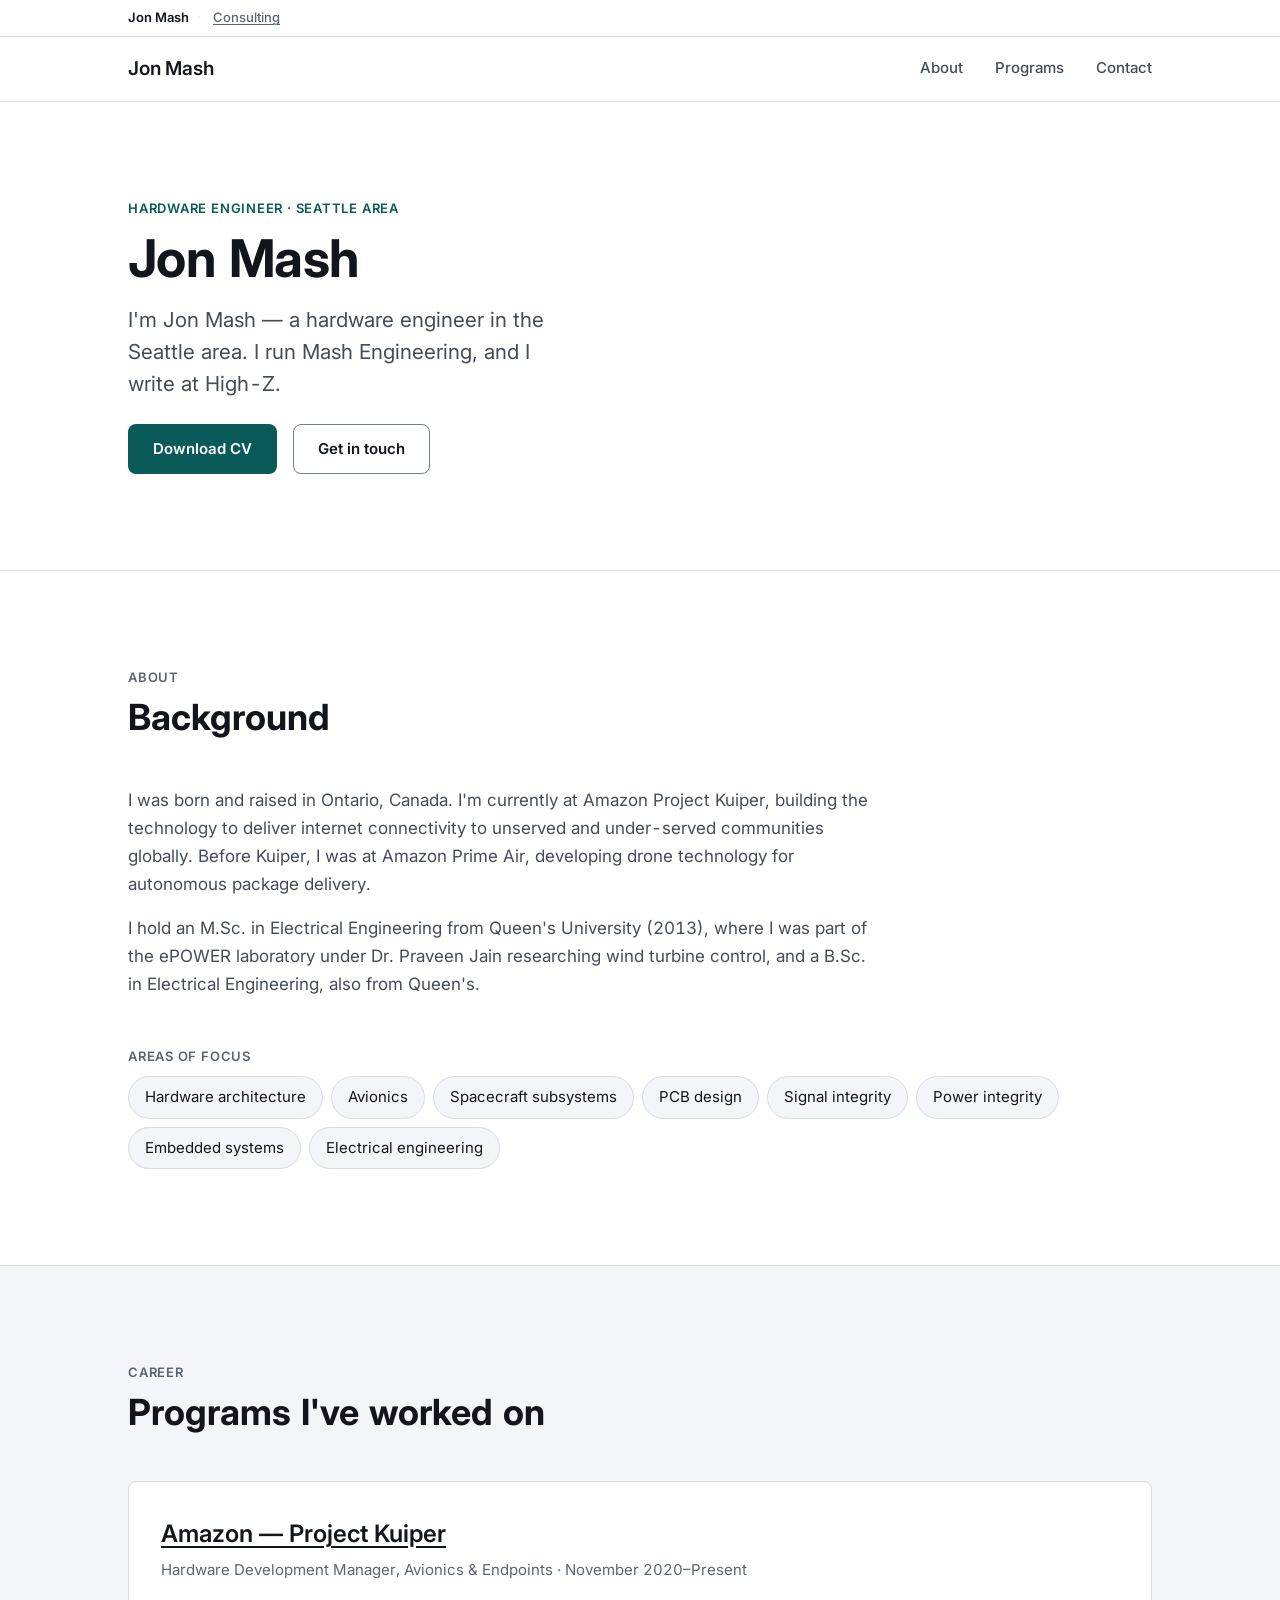
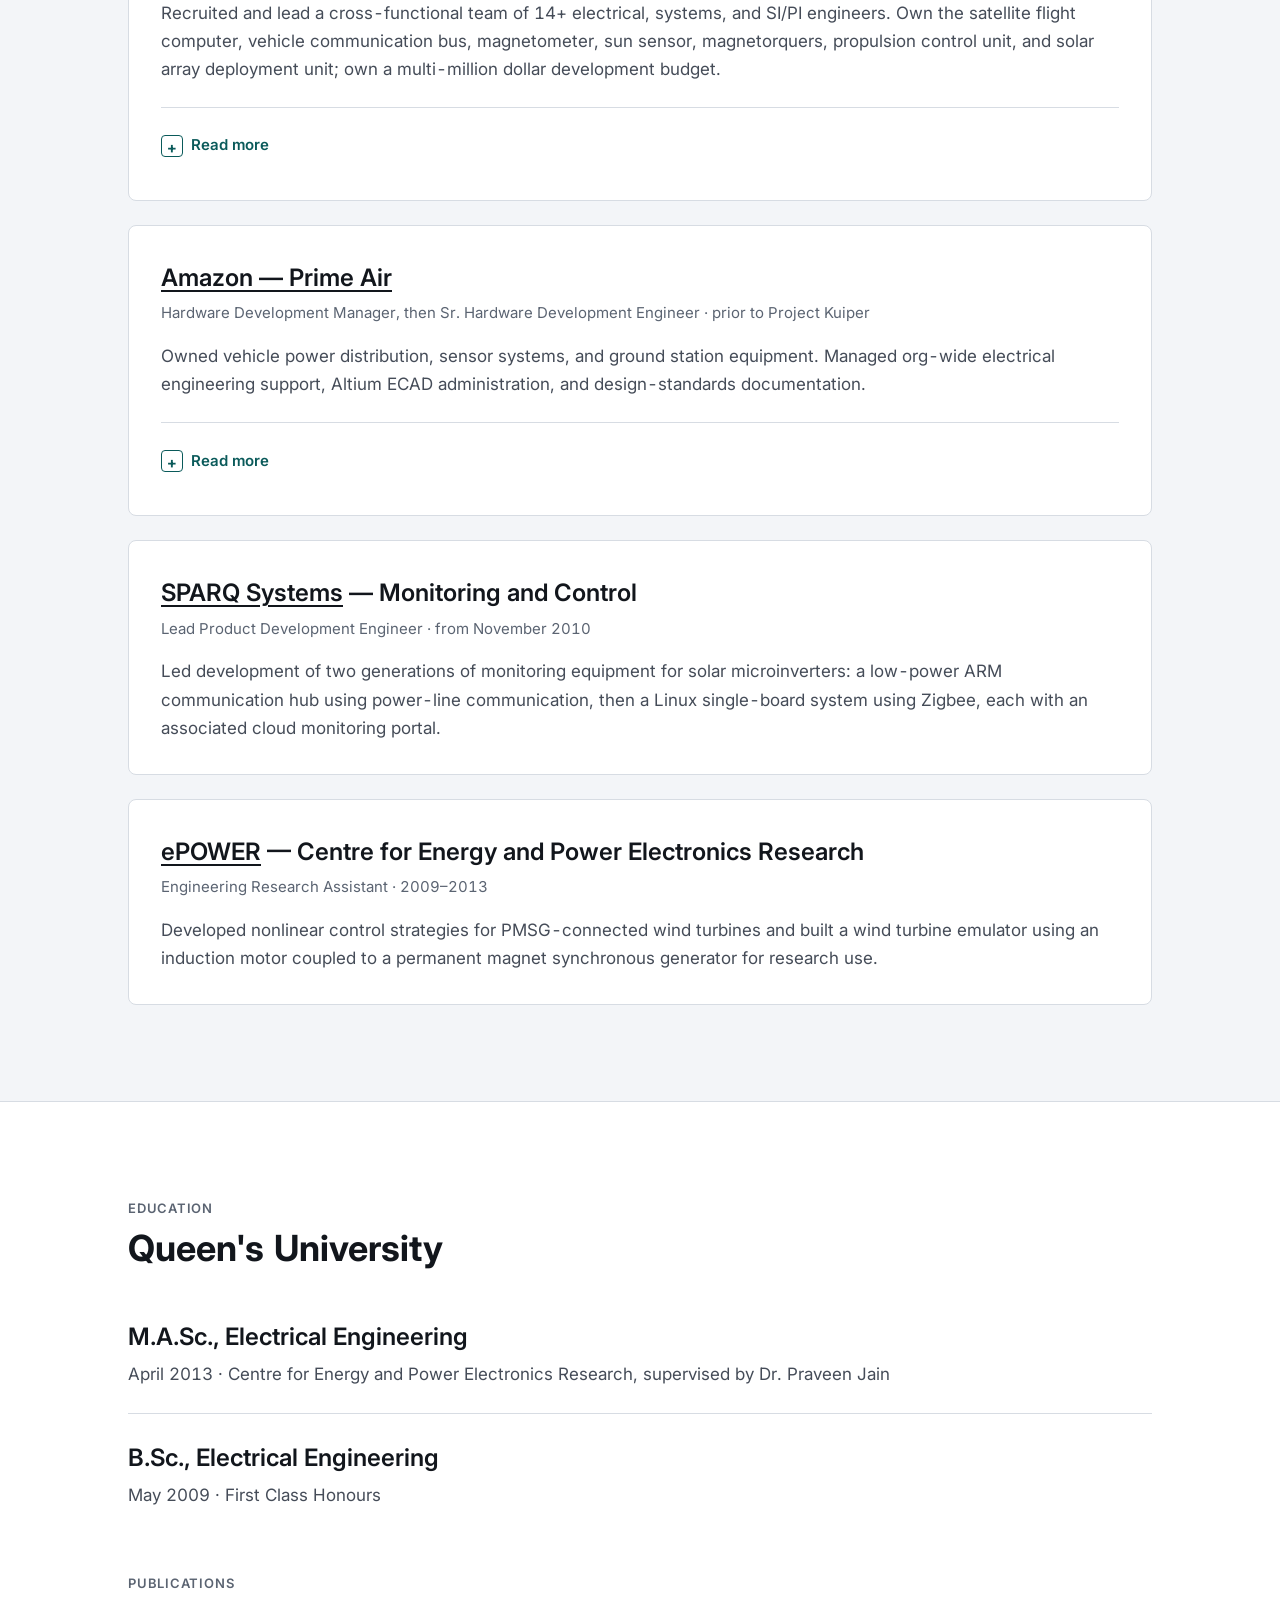
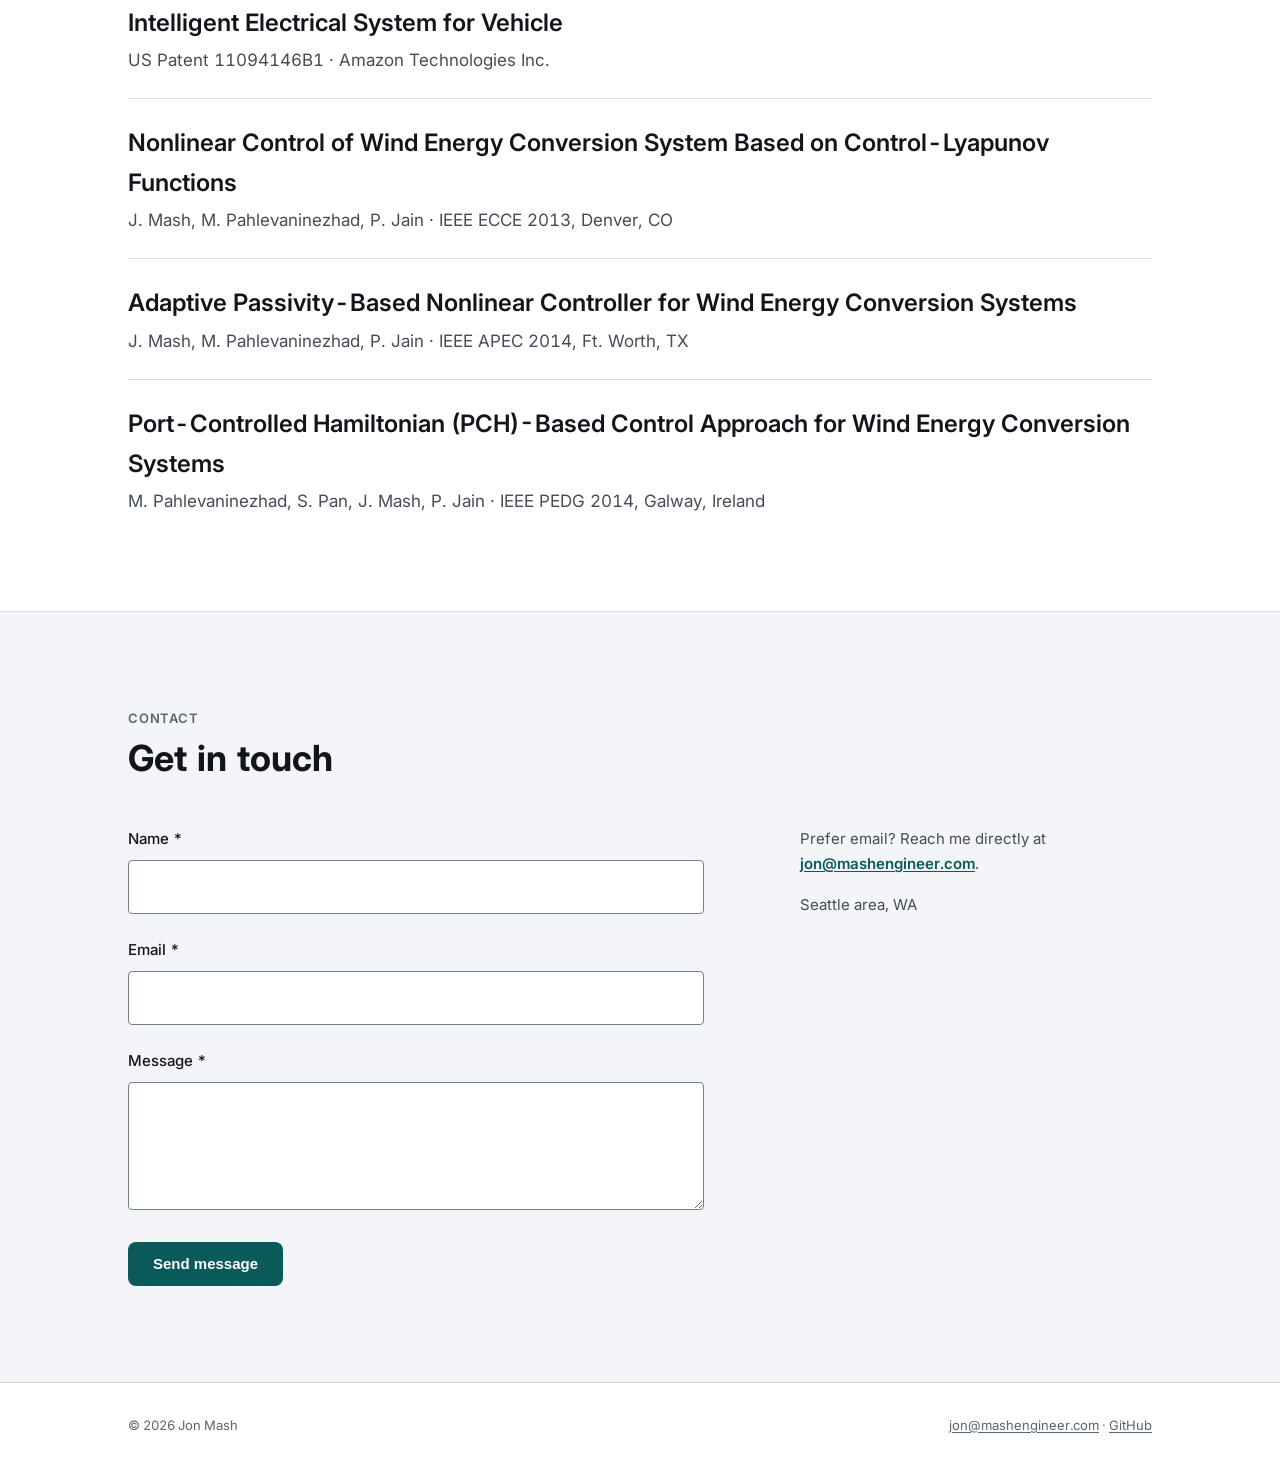
==== index.html @ f25337c7 "Merge pull request #3 from jonmash/feature/mas-21-contact-form Consolidate contact form to the share" ====
<!doctype html>
<html lang="en">
<head>
  <meta charset="UTF-8" />
  <meta name="viewport" content="width=device-width, initial-scale=1.0" />

  <title>Jon Mash | Hardware Engineer</title>
  <meta name="description" content="Hardware engineer in the Seattle area. Avionics and spacecraft subsystem ownership, hardware architecture, and technical program leadership." />
  <meta name="author" content="Jon Mash" />
  <meta name="robots" content="index, follow" />

  <link rel="canonical" href="https://jonmash.com/" />

  <!-- Open Graph -->
  <meta property="og:type" content="profile" />
  <meta property="profile:first_name" content="Jon" />
  <meta property="profile:last_name" content="Mash" />
  <meta property="og:url" content="https://jonmash.com/" />
  <meta property="og:title" content="Jon Mash | Hardware Engineer" />
  <meta property="og:description" content="Hardware engineer in the Seattle area. Avionics and spacecraft subsystem ownership, hardware architecture, and technical program leadership." />
  <meta property="og:site_name" content="Jon Mash" />
  <meta property="og:locale" content="en_US" />
  <!-- og:image intentionally omitted: no headshot/OG image asset exists yet (same gap as
       the Person "image" field below). Add both together — see README §Open items. -->

  <!-- Twitter -->
  <meta name="twitter:card" content="summary" />
  <meta name="twitter:url" content="https://jonmash.com/" />
  <meta name="twitter:title" content="Jon Mash | Hardware Engineer" />
  <meta name="twitter:description" content="Hardware engineer in the Seattle area. Avionics and spacecraft subsystem ownership, hardware architecture, and technical program leadership." />

  <!-- Favicon (legacy asset carried over from the 2022 site; low-res — see README) -->
  <link rel="icon" type="image/png" href="/assets/favicon.png" />

  <!-- Fonts: Inter, same Google Fonts origin already used by mashengineer.com -->
  <link rel="preconnect" href="https://fonts.googleapis.com" />
  <link rel="preconnect" href="https://fonts.gstatic.com" crossorigin />
  <link href="https://fonts.googleapis.com/css2?family=Inter:wght@400;500;600;700&display=swap" rel="stylesheet" />

  <meta name="theme-color" content="#ffffff" />

  <link rel="stylesheet" href="/assets/styles/tokens.css" />
  <link rel="stylesheet" href="/assets/styles/jonmash-accent.css" />
  <link rel="stylesheet" href="/assets/styles/components.css" />
  <link rel="stylesheet" href="/assets/styles/main.css" />

  <script type="application/ld+json">
  {
    "@context": "https://schema.org",
    "@type": "Person",
    "@id": "https://jonmash.com/#person",
    "name": "Jon Mash",
    "alternateName": "Jonathan Mash",
    "givenName": "Jon",
    "familyName": "Mash",
    "url": "https://jonmash.com/",
    "mainEntityOfPage": "https://jonmash.com/",
    "jobTitle": "Principal Engineer",
    "description": "Hardware engineer in the Seattle area. Avionics and spacecraft subsystem ownership, hardware architecture, and technical program leadership.",
    "knowsAbout": [
      "Hardware architecture",
      "Avionics",
      "Spacecraft subsystems",
      "PCB design",
      "Signal integrity",
      "Power integrity",
      "Embedded systems",
      "Electrical engineering"
    ],
    "alumniOf": {
      "@type": "CollegeOrUniversity",
      "name": "Queen's University",
      "url": "https://www.queensu.ca/"
    },
    "worksFor": {
      "@type": "Organization",
      "name": "Amazon",
      "url": "https://www.amazon.com/"
    },
    "address": {
      "@type": "PostalAddress",
      "addressLocality": "Mercer Island",
      "addressRegion": "WA",
      "addressCountry": "US"
    },
    "sameAs": [
      "https://github.com/jonmash"
    ]
  }
  </script>
</head>
<body>
  <a class="skip-link" href="#main">Skip to content</a>

  <!-- Identity strip — MAS-10 §3.5, variant B (one-directional/freshness-gated).
       highzmash.com omitted here to match mashengineer.com's identityStrip.js:
       MAS-10 §3.4's freshness gate (4+ posts, one within 90 days) isn't met yet
       (highzmash.com has 2 posts). Re-add for every site at once when it is. -->
  <div class="identity-strip">
    <nav class="container identity-strip__row" aria-label="Jon Mash&#39;s sites">
      <span aria-current="page">Jon Mash</span>
      <span class="identity-strip__sep" aria-hidden="true">&middot;</span>
      <a href="https://mashengineer.com/" rel="me">Consulting</a>
    </nav>
  </div>

  <header class="site-header">
    <div class="container site-header__row">
      <a class="wordmark" href="#main">Jon Mash</a>
      <nav class="primary-nav" aria-label="Primary">
        <ul>
          <li><a href="#about">About</a></li>
          <li><a href="#programs">Programs</a></li>
          <li><a href="#contact">Contact</a></li>
        </ul>
      </nav>
    </div>
  </header>

  <main id="main">
    <section class="hero container">
      <p class="hero__eyebrow">Hardware Engineer &middot; Seattle Area</p>
      <h1>Jon Mash</h1>
      <p class="hero__lede">
        I&#39;m Jon Mash &mdash; a hardware engineer in the Seattle area. I run Mash Engineering,
        and I write at High-Z.
      </p>
      <div class="hero__ctas">
        <a class="btn btn-primary" href="/cv/">Download CV</a>
        <a class="btn btn-secondary" href="#contact">Get in touch</a>
      </div>
    </section>

    <section class="section" id="about">
      <div class="container">
        <div class="section__head">
          <p class="section__eyebrow">About</p>
          <h2>Background</h2>
        </div>
        <p class="prose">
          I was born and raised in Ontario, Canada. I&#39;m currently at Amazon Project Kuiper,
          building the technology to deliver internet connectivity to unserved and
          under-served communities globally. Before Kuiper, I was at Amazon Prime Air,
          developing drone technology for autonomous package delivery.
        </p>
        <p class="prose">
          I hold an M.Sc. in Electrical Engineering from Queen&#39;s University (2013), where I
          was part of the ePOWER laboratory under Dr. Praveen Jain researching wind turbine
          control, and a B.Sc. in Electrical Engineering, also from Queen&#39;s.
        </p>

        <h3 class="section__eyebrow" id="areas-of-focus-heading">Areas of focus</h3>
        <ul class="tag-list">
          <li>Hardware architecture</li>
          <li>Avionics</li>
          <li>Spacecraft subsystems</li>
          <li>PCB design</li>
          <li>Signal integrity</li>
          <li>Power integrity</li>
          <li>Embedded systems</li>
          <li>Electrical engineering</li>
        </ul>
      </div>
    </section>

    <section class="section section--alt" id="programs">
      <div class="container">
        <div class="section__head">
          <p class="section__eyebrow">Career</p>
          <h2>Programs I&#39;ve worked on</h2>
        </div>
        <div class="program-grid">

          <article class="program-card">
            <h3 class="program-card__name">
              <a href="https://www.aboutamazon.com/news/tag/project-kuiper">Amazon &mdash; Project Kuiper</a>
            </h3>
            <p class="program-card__role">Hardware Development Manager, Avionics &amp; Endpoints &middot; November 2020&ndash;Present</p>
            <p class="program-card__scope">
              Recruited and lead a cross-functional team of 14+ electrical, systems, and
              SI/PI engineers. Own the satellite flight computer, vehicle communication bus,
              magnetometer, sun sensor, magnetorquers, propulsion control unit, and solar
              array deployment unit; own a multi-million dollar development budget.
            </p>
            <details>
              <summary>Read more</summary>
              <ul>
                <li>Responsible for architecture, requirements, development, testing, and qualification of hardware across the team&#39;s subsystems.</li>
                <li>Liaison between Design Engineering and the Systems, Reliability, Hardware Test, and Manufacturing Engineering teams.</li>
                <li>Completed over 270 interviews at Amazon while building the team.</li>
              </ul>
            </details>
          </article>

          <article class="program-card">
            <h3 class="program-card__name">
              <a href="https://www.aboutamazon.com/news/tag/prime-air">Amazon &mdash; Prime Air</a>
            </h3>
            <p class="program-card__role">Hardware Development Manager, then Sr. Hardware Development Engineer &middot; prior to Project Kuiper</p>
            <p class="program-card__scope">
              Owned vehicle power distribution, sensor systems, and ground station
              equipment. Managed org-wide electrical engineering support, Altium ECAD
              administration, and design-standards documentation.
            </p>
            <details>
              <summary>Read more</summary>
              <ul>
                <li>Oversaw requirements derivation, development, testing, and qualification of Avionics subsystems, and supported their integration into the vehicle.</li>
                <li>Managed an external vendor relationship to reduce the size, weight, and power of the power regulation subsystem.</li>
                <li>Earlier, as Hardware Development Engineer: owned the hardware process end to end (component selection, PCB design, prototyping, testing) and developed firmware for a ground RF link, including a BSP and unit/regression/integration tests.</li>
              </ul>
            </details>
          </article>

          <article class="program-card">
            <h3 class="program-card__name">
              <a href="http://sparqsys.com/">SPARQ Systems</a> &mdash; Monitoring and Control
            </h3>
            <p class="program-card__role">Lead Product Development Engineer &middot; from November 2010</p>
            <p class="program-card__scope">
              Led development of two generations of monitoring equipment for solar
              microinverters: a low-power ARM communication hub using power-line
              communication, then a Linux single-board system using Zigbee, each with an
              associated cloud monitoring portal.
            </p>
          </article>

          <article class="program-card">
            <h3 class="program-card__name">
              <a href="https://www.queensu.ca/">ePOWER</a> &mdash; Centre for Energy and Power Electronics Research
            </h3>
            <p class="program-card__role">Engineering Research Assistant &middot; 2009&ndash;2013</p>
            <p class="program-card__scope">
              Developed nonlinear control strategies for PMSG-connected wind turbines and
              built a wind turbine emulator using an induction motor coupled to a permanent
              magnet synchronous generator for research use.
            </p>
          </article>

        </div>
      </div>
    </section>

    <section class="section" id="education">
      <div class="container">
        <div class="section__head">
          <p class="section__eyebrow">Education</p>
          <h2>Queen&#39;s University</h2>
        </div>
        <div class="record-list">
          <div class="record-item">
            <h3>M.A.Sc., Electrical Engineering</h3>
            <p class="record-item__meta">April 2013 &middot; Centre for Energy and Power Electronics Research, supervised by Dr. Praveen Jain</p>
          </div>
          <div class="record-item">
            <h3>B.Sc., Electrical Engineering</h3>
            <p class="record-item__meta">May 2009 &middot; First Class Honours</p>
          </div>
        </div>

        <h3 class="section__eyebrow" id="publications-heading">Publications</h3>
        <div class="record-list">
          <div class="record-item">
            <h3>Intelligent Electrical System for Vehicle</h3>
            <p class="record-item__meta">US Patent 11094146B1 &middot; Amazon Technologies Inc.</p>
          </div>
          <div class="record-item">
            <h3>Nonlinear Control of Wind Energy Conversion System Based on Control-Lyapunov Functions</h3>
            <p class="record-item__meta">J. Mash, M. Pahlevaninezhad, P. Jain &middot; IEEE ECCE 2013, Denver, CO</p>
          </div>
          <div class="record-item">
            <h3>Adaptive Passivity-Based Nonlinear Controller for Wind Energy Conversion Systems</h3>
            <p class="record-item__meta">J. Mash, M. Pahlevaninezhad, P. Jain &middot; IEEE APEC 2014, Ft. Worth, TX</p>
          </div>
          <div class="record-item">
            <h3>Port-Controlled Hamiltonian (PCH)-Based Control Approach for Wind Energy Conversion Systems</h3>
            <p class="record-item__meta">M. Pahlevaninezhad, S. Pan, J. Mash, P. Jain &middot; IEEE PEDG 2014, Galway, Ireland</p>
          </div>
        </div>
      </div>
    </section>

    <section class="section section--alt" id="contact">
      <div class="container">
        <div class="section__head">
          <p class="section__eyebrow">Contact</p>
          <h2>Get in touch</h2>
        </div>
        <div class="contact-grid">
          <div>
            <div class="form-banner form-banner--error" id="contact-error" role="alert" hidden>
              <p>
                Something went wrong sending that. Please try again, or email me directly at
                <a href="mailto:jon@mashengineer.com">jon@mashengineer.com</a>.
              </p>
            </div>
            <div class="form-banner form-banner--success" id="contact-success" role="status" hidden>
              <div>
                <h3>Message sent</h3>
                <p>Thanks &mdash; I&#39;ll get back to you soon.</p>
                <button type="button" class="btn btn-secondary" id="contact-send-another">Send another message</button>
              </div>
            </div>

            <!--
              Works with no JS: this is a plain form posting to Web3Forms, which
              redirects to its own confirmation page. assets/scripts/contact.js
              upgrades it to the inline success/error banners above.
            -->
            <form id="contact-form" method="POST" action="https://api.web3forms.com/submit">
              <input type="hidden" name="access_key" value="a9c2252a-3838-4c21-92d3-a7bfb749cbff" />
              <input type="hidden" name="subject" value="[jonmash.com] New contact form message" />
              <input type="checkbox" name="botcheck" class="botcheck" tabindex="-1" />

              <div class="field">
                <label for="name">Name *</label>
                <input type="text" id="name" name="name" required autocomplete="name" />
              </div>
              <div class="field">
                <label for="email">Email *</label>
                <input type="email" id="email" name="email" required autocomplete="email" />
              </div>
              <div class="field">
                <label for="message">Message *</label>
                <textarea id="message" name="message" required></textarea>
              </div>
              <div class="field field--captcha">
                <div class="h-captcha" data-sitekey="50b2fe65-b00b-4b9e-ad62-3ba471098be2" data-theme="light"></div>
              </div>
              <button type="submit" class="btn btn-primary">Send message</button>
            </form>
          </div>

          <div class="contact-meta">
            <p>
              Prefer email? Reach me directly at
              <a class="email-link" href="mailto:jon@mashengineer.com">jon@mashengineer.com</a>.
            </p>
            <address>Seattle area, WA</address>
          </div>
        </div>
      </div>
    </section>
  </main>

  <footer class="site-footer">
    <div class="container site-footer__row">
      <span>&copy; 2026 Jon Mash</span>
      <span>
        <a href="mailto:jon@mashengineer.com">jon@mashengineer.com</a>
        &middot;
        <a href="https://github.com/jonmash" rel="me">GitHub</a>
      </span>
    </div>
  </footer>

  <script src="https://js.hcaptcha.com/1/api.js" async defer></script>
  <script src="/assets/scripts/contact.js"></script>
</body>
</html>
---- assets/styles/tokens.css ----
/*
  Mash Engineering — Design Tokens (MAS-5)
  Shared family across mashengineer.com (firm), jonmash.com (person), highzmash.com (lab).
  One token set; each property overrides only --color-accent-800/900/050 to its own hue.
  This file is the source of truth. Do not inline a value that exists here.

  Copied verbatim from jonmash/mash-engineering-website@design/tokens-and-page-system
  (design-system/tokens.css) on 2026-09-28. MAS-12 will replace this copy with a real
  shared package dependency, consumed identically by all three repos — until then this
  file must be updated by hand whenever the source changes. Do not edit values here;
  override the three --color-accent-* tokens in jonmash-accent.css instead.
*/

:root {
  /* ---- Color: neutrals (ink / paper) ---- */
  --color-paper-0: #ffffff;       /* page background */
  --color-paper-50: #f3f5f8;      /* alt section background */
  --color-hairline-200: #d7dce3;  /* decorative dividers only — 1.38:1, non-text */
  --color-outline-600: #74808c;   /* input borders, icon-only control borders — 4.03:1 on paper-0 */

  --color-ink-900: #12161c;       /* headings, primary body text — 18.15:1 on paper-0 */
  --color-ink-700: #454c58;       /* secondary text — 8.65:1 on paper-0 */
  --color-ink-500: #5b6472;       /* tertiary text, meta, placeholders — 5.98:1 on paper-0 */
  --color-ink-400: #8b93a0;       /* disabled text ONLY — exempt from contrast (WCAG 1.4.3) */

  /* ---- Color: semantic ---- */
  --color-danger-800: #9a2a22;    /* error text/icon/border — 7.70:1 on paper-0 */
  --color-danger-050: #fbeae8;    /* error background tint */
  --color-success-800: #1e6b3d;   /* success text/icon — 6.51:1 on paper-0 */

  --color-focus-ring: var(--color-accent-800); /* set alongside accent tokens — see jonmash-accent.css */

  /* ---- Type ---- */
  --font-family-base:
    'Inter', -apple-system, BlinkMacSystemFont, 'Segoe UI', Roboto, Helvetica, Arial, sans-serif;

  /* Fluid clamp(min, preferred, max) tuned for 390px -> 1440px viewport */
  --text-display: clamp(2.25rem, 1.7rem + 2.6vw, 3.25rem);   /* 36px -> 52px, h1 */
  --text-h2: clamp(1.75rem, 1.5rem + 1.1vw, 2.25rem);        /* 28px -> 36px */
  --text-h3: clamp(1.25rem, 1.15rem + 0.5vw, 1.5rem);        /* 20px -> 24px */
  --text-h4: clamp(1.0625rem, 1rem + 0.25vw, 1.1875rem);     /* 17px -> 19px */
  --text-body-lg: clamp(1.125rem, 1.05rem + 0.3vw, 1.3125rem); /* 18px -> 21px, lede */
  --text-body: 1.0625rem;   /* 17px, fixed — base reading size */
  --text-body-sm: 0.9375rem; /* 15px, UI labels, nav, buttons */
  --text-meta: 0.8125rem;    /* 13px, captions, eyebrows, source notes */
  --text-stat: clamp(1.75rem, 1.5rem + 1vw, 2.25rem); /* proof-strip numbers */

  --leading-display: 1.08;
  --leading-h2: 1.15;
  --leading-h3: 1.25;
  --leading-body-lg: 1.55;
  --leading-body: 1.65;
  --leading-tight-ui: 1.4;

  --weight-regular: 400;
  --weight-medium: 500;
  --weight-semibold: 600;
  --weight-bold: 700;

  --measure-body: 68ch;   /* paragraph max-width */
  --measure-lede: 34ch;   /* hero lede max-width, short + confident */

  /* ---- Spacing (4px base) ---- */
  --space-1: 0.25rem;  /* 4px */
  --space-2: 0.5rem;   /* 8px */
  --space-3: 0.75rem;  /* 12px */
  --space-4: 1rem;     /* 16px */
  --space-5: 1.5rem;   /* 24px */
  --space-6: 2rem;     /* 32px */
  --space-7: 3rem;     /* 48px */
  --space-8: 4rem;     /* 64px */
  --space-9: 6rem;     /* 96px */
  --space-10: 8rem;    /* 128px — desktop section rhythm */

  /* ---- Radii ---- */
  --radius-sm: 4px;   /* inputs, tags */
  --radius-md: 8px;   /* cards, buttons */
  --radius-lg: 16px;  /* rare, large containers */
  --radius-pill: 999px; /* status chips */

  /* ---- Elevation (flat system — one hairline, one shadow, used sparingly) ---- */
  --shadow-card: 0 1px 2px rgba(18, 22, 28, 0.04), 0 4px 12px rgba(18, 22, 28, 0.06);

  /* ---- Focus ---- */
  --focus-ring-width: 2px;
  --focus-ring-offset: 2px;

  /* ---- Motion ---- */
  --duration-instant: 100ms;
  --duration-fast: 150ms;
  --duration-base: 200ms;
  --duration-slow: 320ms;
  --easing-standard: cubic-bezier(0.2, 0, 0, 1);
  --easing-in-out: cubic-bezier(0.4, 0, 0.2, 1);

  /* ---- Layout ---- */
  --content-max: 72rem;      /* 1152px outer container */
  --grid-gutter: var(--space-5);
}

@media (min-width: 768px) {
  :root {
    --grid-gutter: var(--space-8);
  }
}

/* Reduced motion: every transition/animation token collapses to near-zero.
   Nothing essential to understanding content depends on motion. */
@media (prefers-reduced-motion: reduce) {
  :root {
    --duration-instant: 0ms;
    --duration-fast: 0ms;
    --duration-base: 0ms;
    --duration-slow: 0ms;
  }
}
---- assets/styles/jonmash-accent.css ----
/*
  jonmash.com accent override.

  Real hue, replacing the mashengineer.com placeholder (MAS-15). MAS-5 (design-system/
  tokens.css, §3) reserves one accent triad per property, same neutrals/type/spacing
  family, different room per property (mashengineer.com = blueprint blue). This is
  jonmash.com's room: a deep teal. Distinct enough from the firm's blue that the two
  sites don't read as the same property at a glance, but the same register — dark,
  desaturated-enough-to-stay-quiet, no personal-site-brights. Reads as "individual
  engineer," not "corporate."

  Contrast (WCAG 2.2, measured against design-system/tokens.css neutrals):
    --color-accent-800 (#0a5a5a) on --color-paper-0  (#ffffff): 8.01:1
    --color-accent-800 (#0a5a5a) on --color-paper-50 (#f3f5f8): 7.33:1
    --color-accent-800 as focus ring vs --color-hairline-200:   5.81:1
    --color-accent-900 (#073e3e) on --color-paper-0  (#ffffff): 11.88:1
    --color-accent-900 (#073e3e) on --color-paper-50 (#f3f5f8): 10.88:1
  All exceed the 4.5:1 (text) / 3:1 (UI component, focus ring) AA minimums with room
  to spare — same margin mashengineer.com's blue carries (9.43:1 / 12.30:1).

  --color-accent-050 is a light wash of the same hue for tag/pill/selected backgrounds;
  it's decorative, not text-bearing, so it carries no contrast requirement of its own —
  ink-900 text on it measures 16.43:1, well clear either way.

  highzmash.com's triad is still undecided; do the same exercise there when that
  property is scoped.
*/

:root {
  --color-accent-800: #0a5a5a;
  --color-accent-900: #073e3e;
  --color-accent-050: #eaf6f6;
}
---- assets/styles/components.css ----
/*
  jonmash.com — component styles.

  Ported from jonmash/mash-engineering-website@design/tokens-and-page-system
  (design-system/components.css, MAS-5) on 2026-09-28. Class names and states match
  that contract so the identity strip, header, buttons, and form render identically
  across all three properties. Firm-only components (service-card, boundary-block,
  proof-strip, disclosure-banner) are not included here — this page doesn't use them.
  MAS-12 will replace this copy with a shared package; keep it in sync by hand until then.
*/

* { box-sizing: border-box; }

html {
  -webkit-text-size-adjust: 100%;
}

body {
  margin: 0;
  background: var(--color-paper-0);
  color: var(--color-ink-900);
  font-family: var(--font-family-base);
  font-size: var(--text-body);
  line-height: var(--leading-body);
  font-feature-settings: 'tnum' 1, 'lnum' 1;
}

img, svg { display: block; max-width: 100%; }

a {
  color: var(--color-accent-800);
  text-decoration-thickness: from-font;
  text-underline-offset: 0.15em;
}
a:hover { color: var(--color-accent-900); }

/* ---- Universal focus style — WCAG 2.4.11 Focus Not Obscured ---- */
:focus {
  outline: none;
}
:focus-visible {
  outline: var(--focus-ring-width) solid var(--color-focus-ring);
  outline-offset: var(--focus-ring-offset);
  border-radius: var(--radius-sm);
}

.skip-link {
  position: absolute;
  left: var(--space-4);
  top: -100px;
  background: var(--color-ink-900);
  color: var(--color-paper-0);
  padding: var(--space-3) var(--space-4);
  border-radius: var(--radius-sm);
  font-weight: var(--weight-semibold);
  font-size: var(--text-body-sm);
  z-index: 100;
  transition: top var(--duration-fast) var(--easing-standard);
}
.skip-link:focus-visible {
  top: var(--space-4);
  outline-offset: 4px;
}

.container {
  max-width: var(--content-max);
  margin-inline: auto;
  padding-inline: var(--grid-gutter);
}

/* ---- Identity strip (cross-property wayfinding, MAS-10 §3.5) ---- */
.identity-strip {
  border-bottom: 1px solid var(--color-hairline-200);
  background: var(--color-paper-0);
}
.identity-strip__row {
  display: flex;
  align-items: center;
  gap: var(--space-2);
  height: 2.25rem;
  font-size: var(--text-meta);
  color: var(--color-ink-500);
}
.identity-strip a {
  color: var(--color-ink-500);
  font-weight: var(--weight-medium);
  padding: var(--space-1) var(--space-1);
  min-height: 24px;
  display: inline-flex;
  align-items: center;
}
.identity-strip a:hover { color: var(--color-accent-800); }
.identity-strip [aria-current='page'] {
  color: var(--color-ink-900);
  font-weight: var(--weight-semibold);
}
.identity-strip__sep { color: var(--color-hairline-200); }

/* ---- Header / primary nav ---- */
.site-header {
  position: sticky;
  top: 0;
  z-index: 50;
  background: color-mix(in srgb, var(--color-paper-0) 92%, transparent);
  backdrop-filter: saturate(140%) blur(8px);
  border-bottom: 1px solid var(--color-hairline-200);
}
.site-header__row {
  display: flex;
  align-items: center;
  justify-content: space-between;
  height: 4rem;
  gap: var(--space-4);
}
@media (max-width: 640px) {
  .site-header__row {
    flex-direction: column;
    align-items: stretch;
    height: auto;
    padding-block: var(--space-3);
    gap: var(--space-1);
  }
  .primary-nav ul { justify-content: space-between; gap: var(--space-2); }
}
.wordmark {
  font-size: var(--text-h4);
  font-weight: var(--weight-semibold);
  color: var(--color-ink-900);
  letter-spacing: -0.01em;
  text-decoration: none;
  min-height: 44px;
  display: inline-flex;
  align-items: center;
}
.primary-nav ul {
  list-style: none;
  display: flex;
  gap: var(--space-6);
  margin: 0;
  padding: 0;
}
.primary-nav a {
  color: var(--color-ink-700);
  font-weight: var(--weight-medium);
  font-size: var(--text-body-sm);
  text-decoration: none;
  min-height: 44px;
  display: inline-flex;
  align-items: center;
  border-bottom: 2px solid transparent;
}
.primary-nav a:hover {
  color: var(--color-ink-900);
  border-bottom-color: var(--color-hairline-200);
}
.primary-nav a[aria-current='page'] {
  color: var(--color-ink-900);
  border-bottom-color: var(--color-accent-800);
}

section[id] { scroll-margin-top: 6.5rem; }

/* ---- Buttons ---- */
.btn {
  display: inline-flex;
  align-items: center;
  justify-content: center;
  gap: var(--space-2);
  min-height: 44px;
  padding: var(--space-3) var(--space-5);
  border-radius: var(--radius-md);
  font-size: var(--text-body-sm);
  font-weight: var(--weight-semibold);
  text-decoration: none;
  cursor: pointer;
  border: 1px solid transparent;
  transition: background-color var(--duration-instant) var(--easing-standard),
    border-color var(--duration-instant) var(--easing-standard),
    color var(--duration-instant) var(--easing-standard);
}
.btn-primary {
  background: var(--color-accent-800);
  color: var(--color-paper-0);
}
.btn-primary:hover { background: var(--color-accent-900); color: var(--color-paper-0); }
.btn-primary:active { background: var(--color-accent-900); }
.btn-primary:disabled {
  background: var(--color-ink-400);
  color: var(--color-paper-0);
  cursor: not-allowed;
}
.btn-secondary {
  background: transparent;
  color: var(--color-ink-900);
  border-color: var(--color-outline-600);
}
.btn-secondary:hover { border-color: var(--color-ink-900); }
.btn-secondary:disabled {
  color: var(--color-ink-400);
  border-color: var(--color-hairline-200);
  cursor: not-allowed;
}

/* ---- Hero ---- */
.hero {
  padding-block: var(--space-9) var(--space-8);
}
.hero__eyebrow {
  font-size: var(--text-meta);
  font-weight: var(--weight-semibold);
  letter-spacing: 0.06em;
  text-transform: uppercase;
  color: var(--color-accent-800);
  margin: 0 0 var(--space-3);
}
.hero h1 {
  font-size: var(--text-display);
  line-height: var(--leading-display);
  font-weight: var(--weight-bold);
  margin: 0 0 var(--space-4);
  letter-spacing: -0.01em;
}
.hero__lede {
  font-size: var(--text-body-lg);
  line-height: var(--leading-body-lg);
  color: var(--color-ink-700);
  max-width: var(--measure-lede);
  margin: 0 0 var(--space-5);
}
.hero__ctas {
  display: flex;
  flex-wrap: wrap;
  gap: var(--space-4);
  margin-bottom: var(--space-6);
}

/* ---- Section shell ---- */
.section {
  padding-block: var(--space-9);
  border-top: 1px solid var(--color-hairline-200);
}
.section--alt { background: var(--color-paper-50); }
.section__head { max-width: 56rem; margin-bottom: var(--space-7); }
.section__eyebrow {
  font-size: var(--text-meta);
  font-weight: var(--weight-semibold);
  letter-spacing: 0.06em;
  text-transform: uppercase;
  color: var(--color-ink-500);
  margin: 0 0 var(--space-2);
}
.section h2 {
  font-size: var(--text-h2);
  line-height: var(--leading-h2);
  font-weight: var(--weight-bold);
  margin: 0 0 var(--space-3);
}
.section__subtitle {
  font-size: var(--text-body-lg);
  color: var(--color-ink-700);
  margin: 0;
  max-width: var(--measure-body);
}

/* ---- Program card (career history entries) ---- */
.program-grid {
  display: grid;
  gap: var(--space-5);
}
.program-card {
  background: var(--color-paper-0);
  border: 1px solid var(--color-hairline-200);
  border-radius: var(--radius-md);
  padding: var(--space-6);
}
.program-card__name {
  font-size: var(--text-h3);
  font-weight: var(--weight-semibold);
  margin: 0 0 var(--space-1);
}
.program-card__name a { color: inherit; }
.program-card__role {
  font-size: var(--text-body-sm);
  color: var(--color-ink-500);
  margin: 0 0 var(--space-4);
}
.program-card__scope {
  font-size: var(--text-body);
  color: var(--color-ink-700);
  line-height: var(--leading-body);
  margin: 0;
}
.program-card details {
  margin-top: var(--space-5);
  border-top: 1px solid var(--color-hairline-200);
  padding-top: var(--space-4);
}
.program-card summary {
  cursor: pointer;
  font-weight: var(--weight-semibold);
  font-size: var(--text-body-sm);
  color: var(--color-accent-800);
  list-style: none;
  display: flex;
  align-items: center;
  gap: var(--space-2);
  min-height: 44px;
}
.program-card summary::-webkit-details-marker { display: none; }
.program-card summary::before {
  content: '+';
  display: inline-grid;
  place-items: center;
  width: 1.25rem;
  height: 1.25rem;
  border: 1px solid var(--color-accent-800);
  border-radius: var(--radius-sm);
  font-weight: var(--weight-bold);
}
.program-card details[open] summary::before { content: '\2212'; }
.program-card details[open] summary { margin-bottom: var(--space-4); }
.program-card ul {
  margin: 0;
  padding-left: 1.1em;
  color: var(--color-ink-700);
  font-size: var(--text-body);
  line-height: var(--leading-body);
}
.program-card li { margin-bottom: var(--space-2); }
.program-card li:last-child { margin-bottom: 0; }

/* ---- Plain list sections (education, publications, focus areas) ---- */
.record-list {
  display: grid;
  gap: var(--space-5);
}
.record-item {
  border-top: 1px solid var(--color-hairline-200);
  padding-top: var(--space-5);
}
.record-item:first-child { border-top: none; padding-top: 0; }
.record-item h3 {
  font-size: var(--text-h3);
  font-weight: var(--weight-semibold);
  margin: 0 0 var(--space-1);
}
.record-item__meta {
  font-size: var(--text-body-sm);
  color: var(--color-ink-500);
  margin: 0 0 var(--space-2);
}
.record-item p {
  font-size: var(--text-body);
  color: var(--color-ink-700);
  line-height: var(--leading-body);
  margin: 0;
}

.tag-list {
  display: flex;
  flex-wrap: wrap;
  gap: var(--space-2);
  list-style: none;
  margin: 0;
  padding: 0;
}
.tag-list li {
  font-size: var(--text-body-sm);
  color: var(--color-ink-900);
  background: var(--color-paper-50);
  border: 1px solid var(--color-hairline-200);
  border-radius: var(--radius-pill);
  padding: var(--space-2) var(--space-4);
}

/* ---- Contact ---- */
.contact-grid {
  display: grid;
  grid-template-columns: minmax(0, 1fr) minmax(0, 22rem);
  gap: var(--space-9);
  align-items: start;
}
@media (max-width: 900px) {
  .contact-grid { grid-template-columns: 1fr; gap: var(--space-7); }
}
.field {
  margin-bottom: var(--space-5);
}
.field label {
  display: block;
  font-size: var(--text-body-sm);
  font-weight: var(--weight-medium);
  color: var(--color-ink-900);
  margin-bottom: var(--space-2);
}
.field input,
.field textarea {
  width: 100%;
  font: inherit;
  font-size: var(--text-body);
  color: var(--color-ink-900);
  background: var(--color-paper-0);
  border: 1px solid var(--color-outline-600);
  border-radius: var(--radius-sm);
  padding: var(--space-3) var(--space-4);
  min-height: 44px;
}
.field textarea { min-height: 8rem; resize: vertical; }
.field input::placeholder,
.field textarea::placeholder { color: var(--color-ink-500); }
.field input:focus-visible,
.field textarea:focus-visible {
  outline: var(--focus-ring-width) solid var(--color-focus-ring);
  outline-offset: 1px;
}
.field__hint {
  font-size: var(--text-meta);
  color: var(--color-ink-500);
  margin-top: var(--space-2);
}
.field__error {
  display: none;
  align-items: flex-start;
  gap: var(--space-2);
  font-size: var(--text-meta);
  color: var(--color-danger-800);
  margin-top: var(--space-2);
  font-weight: var(--weight-medium);
}
.field.is-invalid input,
.field.is-invalid textarea {
  border-color: var(--color-danger-800);
  border-width: 2px;
}
.field.is-invalid label { color: var(--color-danger-800); }
.field.is-invalid .field__error { display: flex; }

.form-banner {
  border-radius: var(--radius-md);
  padding: var(--space-5);
  margin-bottom: var(--space-5);
  font-size: var(--text-body-sm);
  display: flex;
  gap: var(--space-3);
}
.form-banner--error {
  background: var(--color-danger-050);
  color: var(--color-danger-800);
  border: 1px solid var(--color-danger-800);
}
.form-banner--success {
  background: var(--color-paper-50);
  border: 1px solid var(--color-hairline-200);
}
.form-banner--success h3 {
  margin: 0 0 var(--space-2);
  font-size: var(--text-h3);
  color: var(--color-ink-900);
}
.form-banner--success p { margin: 0; color: var(--color-ink-700); }
.form-banner[hidden] { display: none; }

.contact-meta {
  font-size: var(--text-body-sm);
  color: var(--color-ink-700);
}
.contact-meta p { margin: 0 0 var(--space-4); }

/* ---- Footer ---- */
.site-footer {
  border-top: 1px solid var(--color-hairline-200);
  padding-block: var(--space-6);
}
.site-footer__row {
  display: flex;
  justify-content: space-between;
  align-items: center;
  flex-wrap: wrap;
  gap: var(--space-3);
  font-size: var(--text-meta);
  color: var(--color-ink-500);
}
.site-footer a { color: var(--color-ink-500); }

/* ---- Responsive scale-down ---- */
@media (max-width: 640px) {
  .hero__ctas { flex-direction: column; align-items: stretch; }
  .primary-nav ul { gap: var(--space-4); }
}
---- assets/styles/main.css ----
/*
  jonmash.com — page-specific styles. Everything reusable across properties lives in
  tokens.css / components.css; this file only holds the handful of rules specific to
  this site's pages (the one-page layout and the 404 page).
*/

.prose {
  max-width: var(--measure-body);
  color: var(--color-ink-700);
  line-height: var(--leading-body);
  margin: 0 0 var(--space-4);
}
.prose:last-child { margin-bottom: 0; }

.contact-meta address {
  font-style: normal;
}

.contact-meta a.email-link {
  font-weight: var(--weight-semibold);
}

#areas-of-focus-heading { margin-top: var(--space-7); }
#publications-heading { margin-top: var(--space-8); }
#contact-send-another { margin-top: var(--space-4); }

.botcheck {
  display: none;
}

.field--captcha {
  margin-top: var(--space-2);
}

.error-page {
  padding-block: var(--space-10);
}
.error-page h1 {
  font-size: var(--text-h2);
}
.error-page p {
  color: var(--color-ink-700);
}
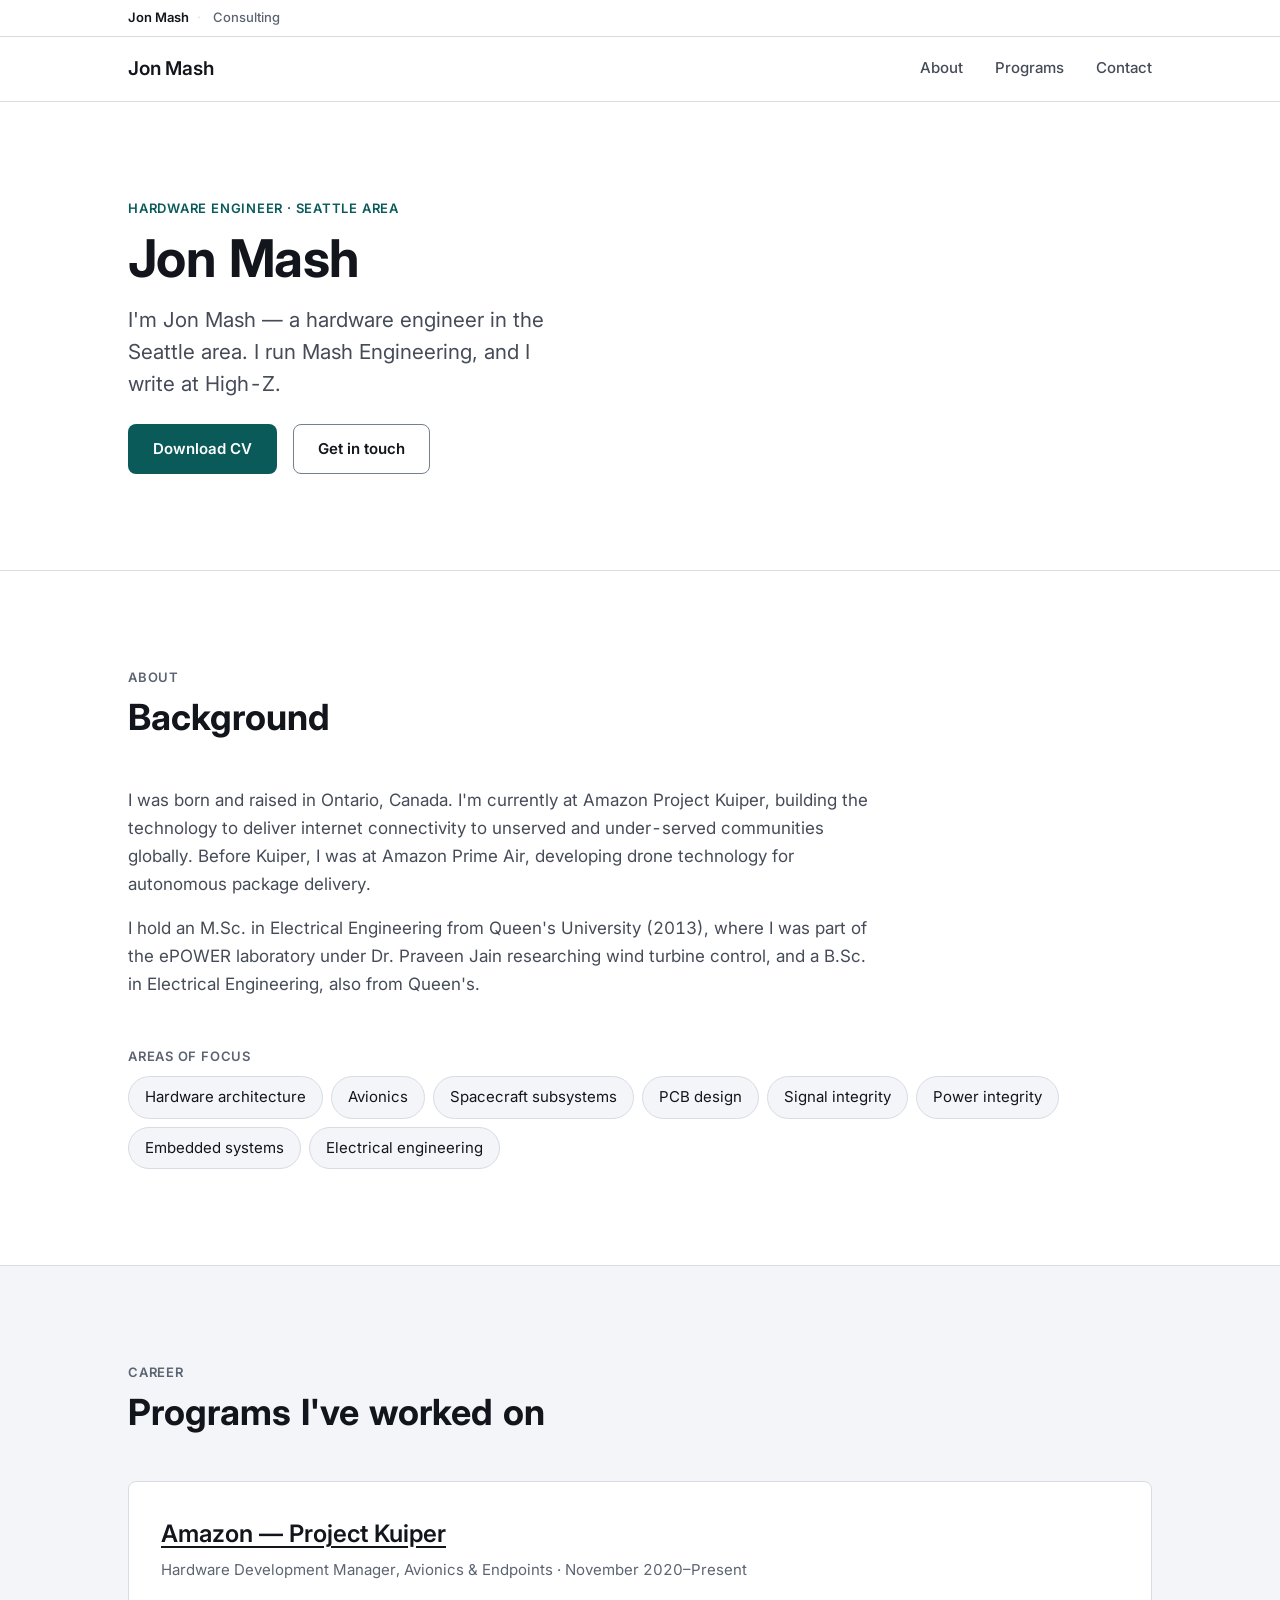
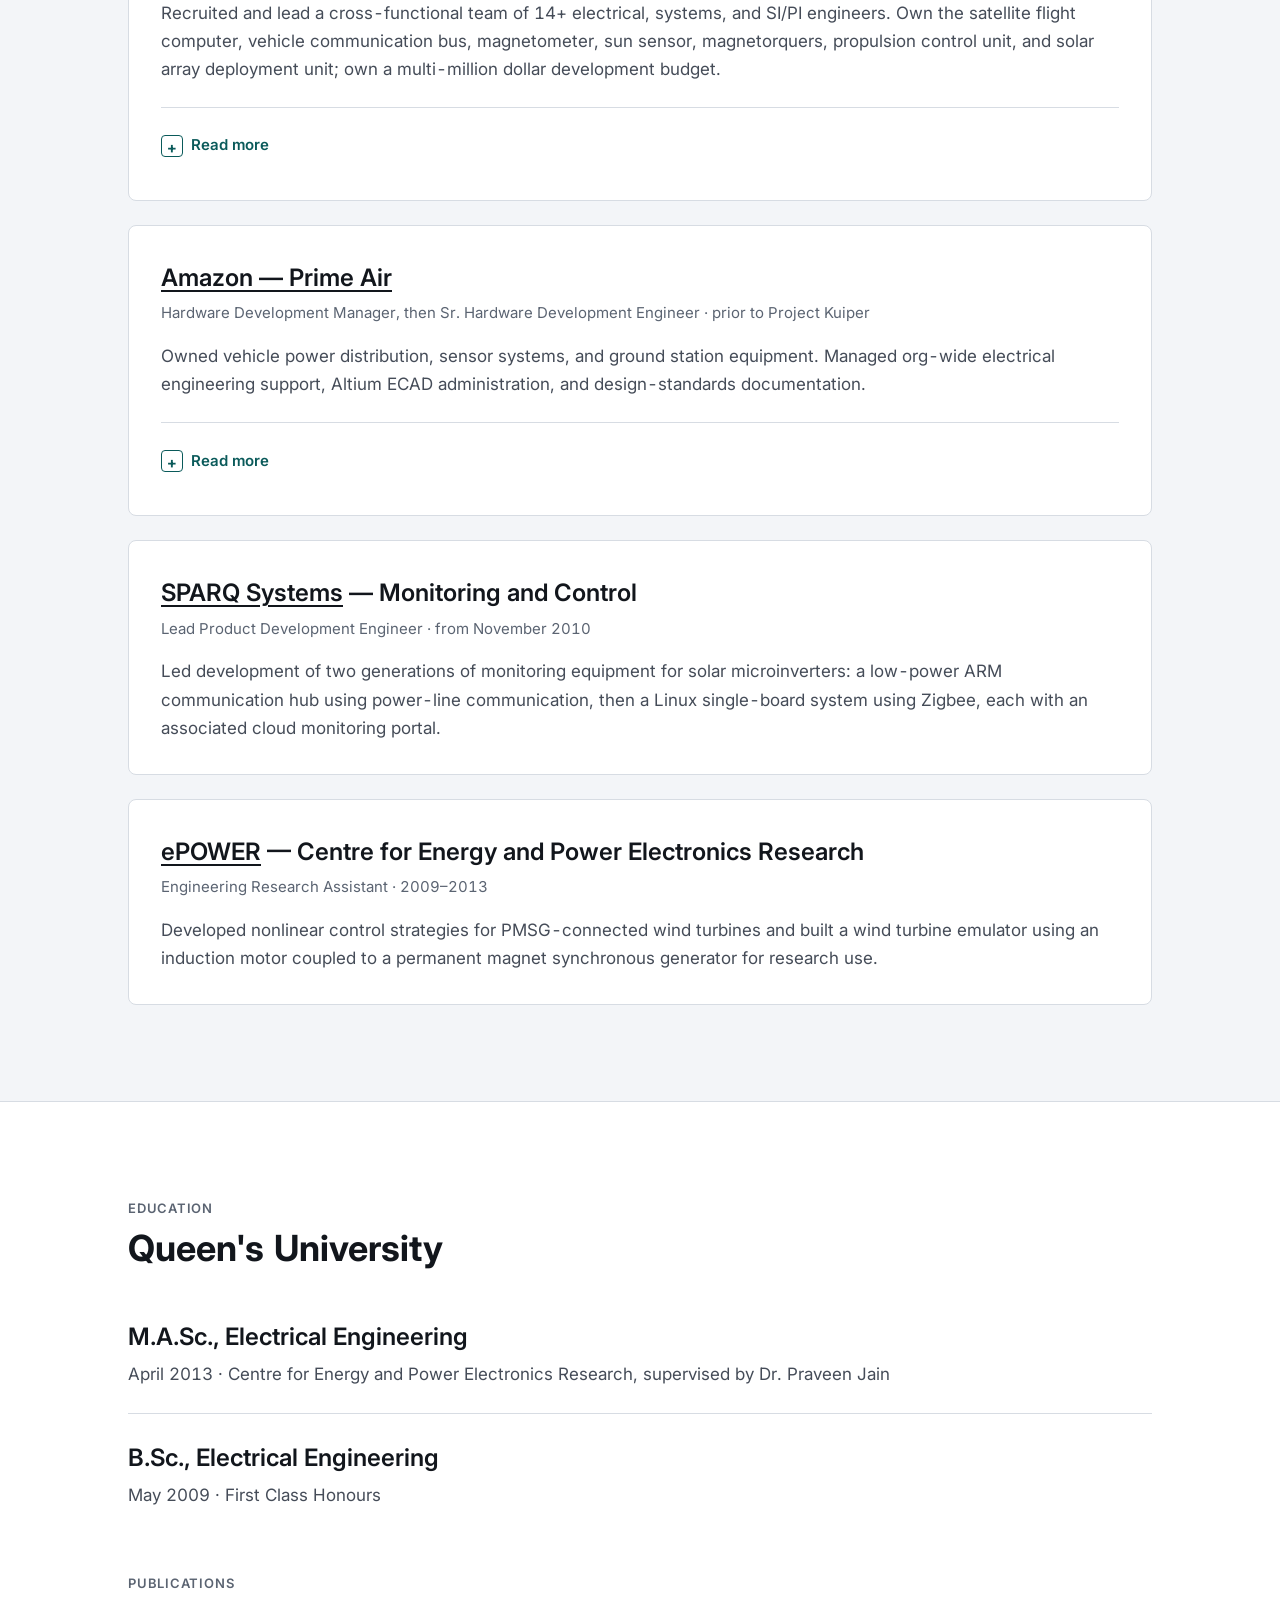
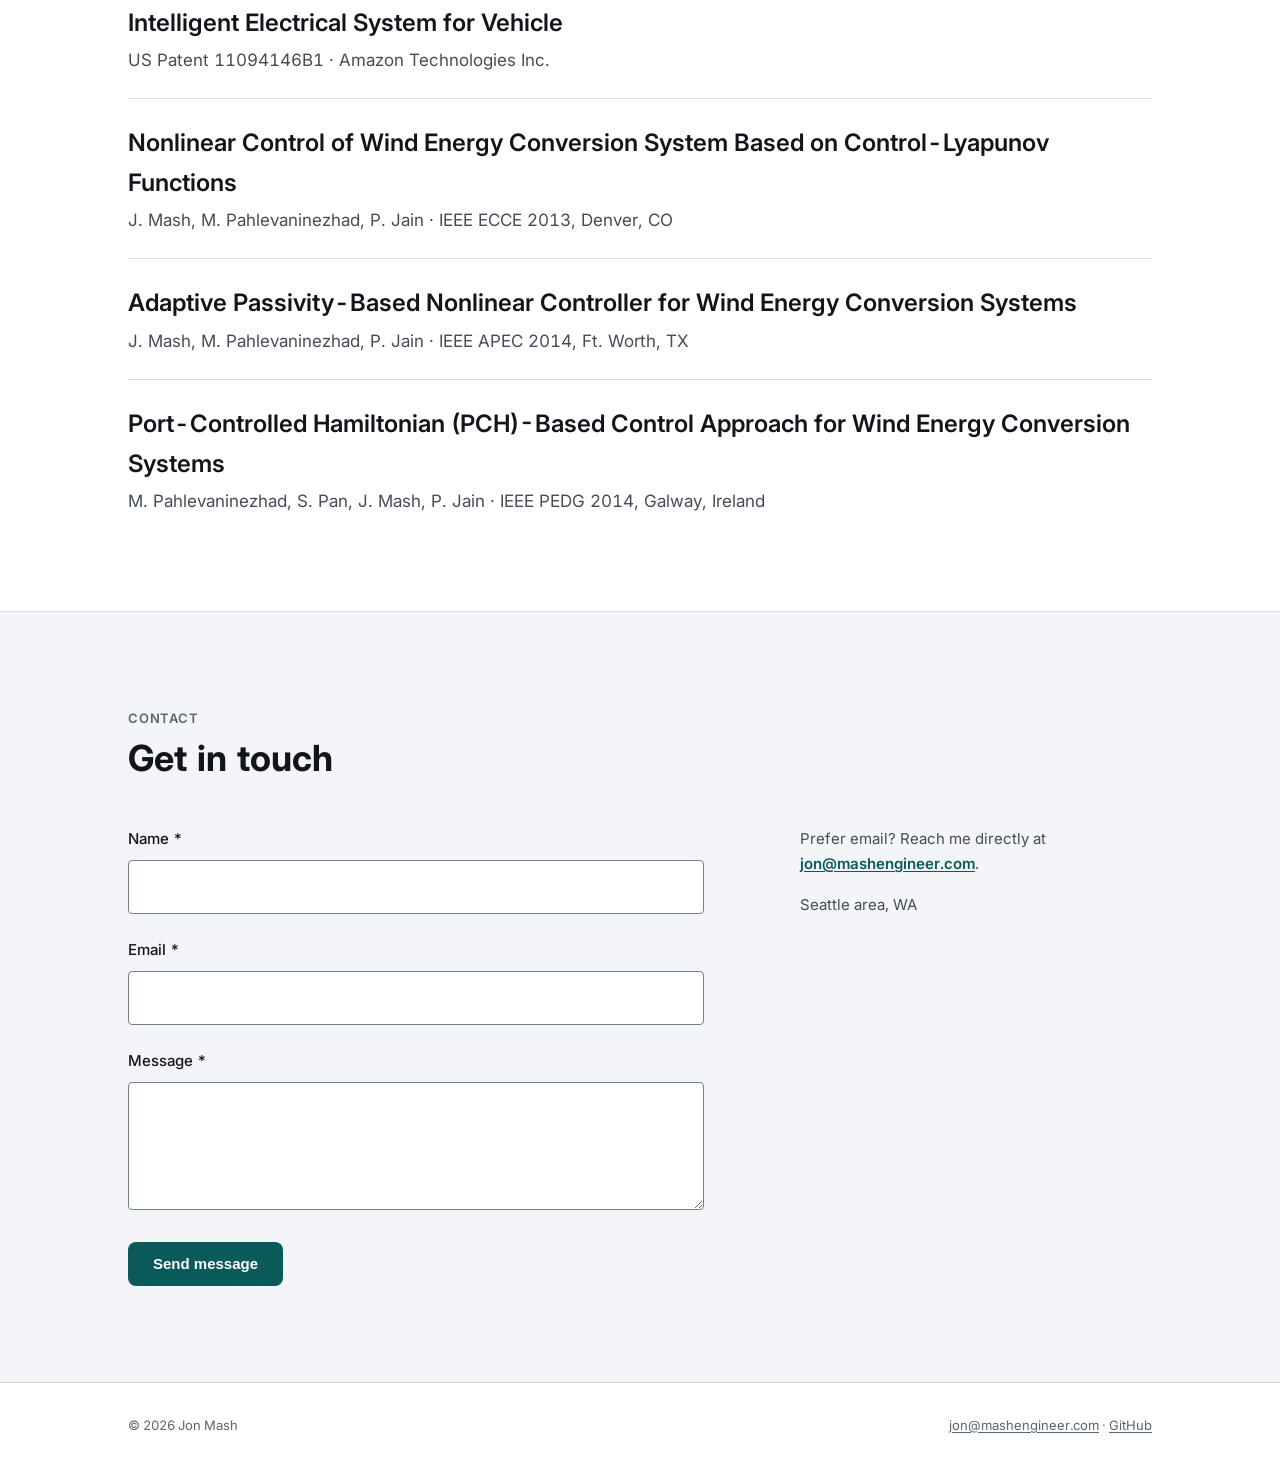
==== commit b960aa01: "Vendor tokens/identity-strip from mash-design-tokens (MAS-12 §2.3) tokens.css was a hand-copy source" ====
--- a/index.html
+++ b/index.html
@@ -41,6 +41,7 @@
 
   <link rel="stylesheet" href="/assets/styles/tokens.css" />
   <link rel="stylesheet" href="/assets/styles/jonmash-accent.css" />
+  <link rel="stylesheet" href="/assets/styles/identity-strip.css" />
   <link rel="stylesheet" href="/assets/styles/components.css" />
   <link rel="stylesheet" href="/assets/styles/main.css" />
 
--- a/assets/styles/tokens.css
+++ b/assets/styles/tokens.css
@@ -1,14 +1,15 @@
+/*
+  Vendored from jonmash/mash-design-tokens @ a7a04452 — do not edit here,
+  edit source and re-copy. Override --color-accent-800/900/050 in
+  jonmash-accent.css instead of editing them here. See
+  mash-engineering-website/docs/ARCHITECTURE-DECISION-tokens.md.
+*/
+
 /*
   Mash Engineering — Design Tokens (MAS-5)
   Shared family across mashengineer.com (firm), jonmash.com (person), highzmash.com (lab).
   One token set; each property overrides only --color-accent-800/900/050 to its own hue.
   This file is the source of truth. Do not inline a value that exists here.
-
-  Copied verbatim from jonmash/mash-engineering-website@design/tokens-and-page-system
-  (design-system/tokens.css) on 2026-09-28. MAS-12 will replace this copy with a real
-  shared package dependency, consumed identically by all three repos — until then this
-  file must be updated by hand whenever the source changes. Do not edit values here;
-  override the three --color-accent-* tokens in jonmash-accent.css instead.
 */
 
 :root {
@@ -23,12 +24,17 @@
   --color-ink-500: #5b6472;       /* tertiary text, meta, placeholders — 5.98:1 on paper-0 */
   --color-ink-400: #8b93a0;       /* disabled text ONLY — exempt from contrast (WCAG 1.4.3) */
 
+  /* ---- Color: accent — mashengineer.com hue (blueprint blue) ---- */
+  --color-accent-800: #1a3e9e;    /* links, primary CTA fill, focus ring — 9.43:1 on paper-0 */
+  --color-accent-900: #142f78;    /* hover/active/pressed — 12.30:1 on paper-0 */
+  --color-accent-050: #eaf0fe;    /* tag/pill background, selected background */
+
   /* ---- Color: semantic ---- */
   --color-danger-800: #9a2a22;    /* error text/icon/border — 7.70:1 on paper-0 */
   --color-danger-050: #fbeae8;    /* error background tint */
   --color-success-800: #1e6b3d;   /* success text/icon — 6.51:1 on paper-0 */
 
-  --color-focus-ring: var(--color-accent-800); /* set alongside accent tokens — see jonmash-accent.css */
+  --color-focus-ring: var(--color-accent-800); /* 9.43:1 on paper-0 — verified below */
 
   /* ---- Type ---- */
   --font-family-base:
--- a/assets/styles/identity-strip.css
+++ b/assets/styles/identity-strip.css
@@ -0,0 +1,64 @@
+/*
+  Vendored from jonmash/mash-design-tokens @ a7a04452 — do not edit here,
+  edit source and re-copy. See
+  mash-engineering-website/docs/ARCHITECTURE-DECISION-tokens.md.
+*/
+
+/*
+  Mash Engineering — Identity Strip component (MAS-12)
+  Pairs with tokens.css. Same markup, same CSS, on every property:
+  mashengineer.com, jonmash.com, highzmash.com. Do not fork this file —
+  edit here, re-vendor everywhere else.
+
+  Markup contract (per-site config is which item is aria-current and
+  which items are <a> vs plain <span>; the DOM shape below never changes):
+
+  <div class="identity-strip">
+    <div class="container identity-strip__row">
+      <nav aria-label="Jon Mash's sites">
+        <a href="https://jonmash.com/">Jon Mash</a>
+        <span class="identity-strip__sep">·</span>
+        <span aria-current="page">Consulting</span>
+      </nav>
+    </div>
+  </div>
+*/
+
+.container {
+  max-width: var(--content-max);
+  margin-inline: auto;
+  padding-inline: var(--grid-gutter);
+}
+
+.identity-strip {
+  border-bottom: 1px solid var(--color-hairline-200);
+  background: var(--color-paper-0);
+}
+.identity-strip__row {
+  display: flex;
+  align-items: center;
+  gap: var(--space-2);
+  height: 2.25rem; /* 36px: wayfinding, not a primary target — 44px reserved for real nav */
+  font-size: var(--text-meta);
+  color: var(--color-ink-500);
+}
+.identity-strip a {
+  color: var(--color-ink-500);
+  font-weight: var(--weight-medium);
+  padding: var(--space-1) var(--space-1);
+  min-height: 24px; /* meets 2.5.8 Target Size Minimum (24x24) for a secondary/wayfinding link */
+  display: inline-flex;
+  align-items: center;
+  text-decoration: none;
+}
+.identity-strip a:hover { color: var(--color-accent-800); }
+.identity-strip a:focus-visible {
+  outline: var(--focus-ring-width) solid var(--color-focus-ring);
+  outline-offset: var(--focus-ring-offset);
+  border-radius: var(--radius-sm);
+}
+.identity-strip [aria-current='page'] {
+  color: var(--color-ink-900);
+  font-weight: var(--weight-semibold);
+}
+.identity-strip__sep { color: var(--color-hairline-200); }
--- a/assets/styles/components.css
+++ b/assets/styles/components.css
@@ -67,34 +67,6 @@
   margin-inline: auto;
   padding-inline: var(--grid-gutter);
 }
-
-/* ---- Identity strip (cross-property wayfinding, MAS-10 §3.5) ---- */
-.identity-strip {
-  border-bottom: 1px solid var(--color-hairline-200);
-  background: var(--color-paper-0);
-}
-.identity-strip__row {
-  display: flex;
-  align-items: center;
-  gap: var(--space-2);
-  height: 2.25rem;
-  font-size: var(--text-meta);
-  color: var(--color-ink-500);
-}
-.identity-strip a {
-  color: var(--color-ink-500);
-  font-weight: var(--weight-medium);
-  padding: var(--space-1) var(--space-1);
-  min-height: 24px;
-  display: inline-flex;
-  align-items: center;
-}
-.identity-strip a:hover { color: var(--color-accent-800); }
-.identity-strip [aria-current='page'] {
-  color: var(--color-ink-900);
-  font-weight: var(--weight-semibold);
-}
-.identity-strip__sep { color: var(--color-hairline-200); }
 
 /* ---- Header / primary nav ---- */
 .site-header {
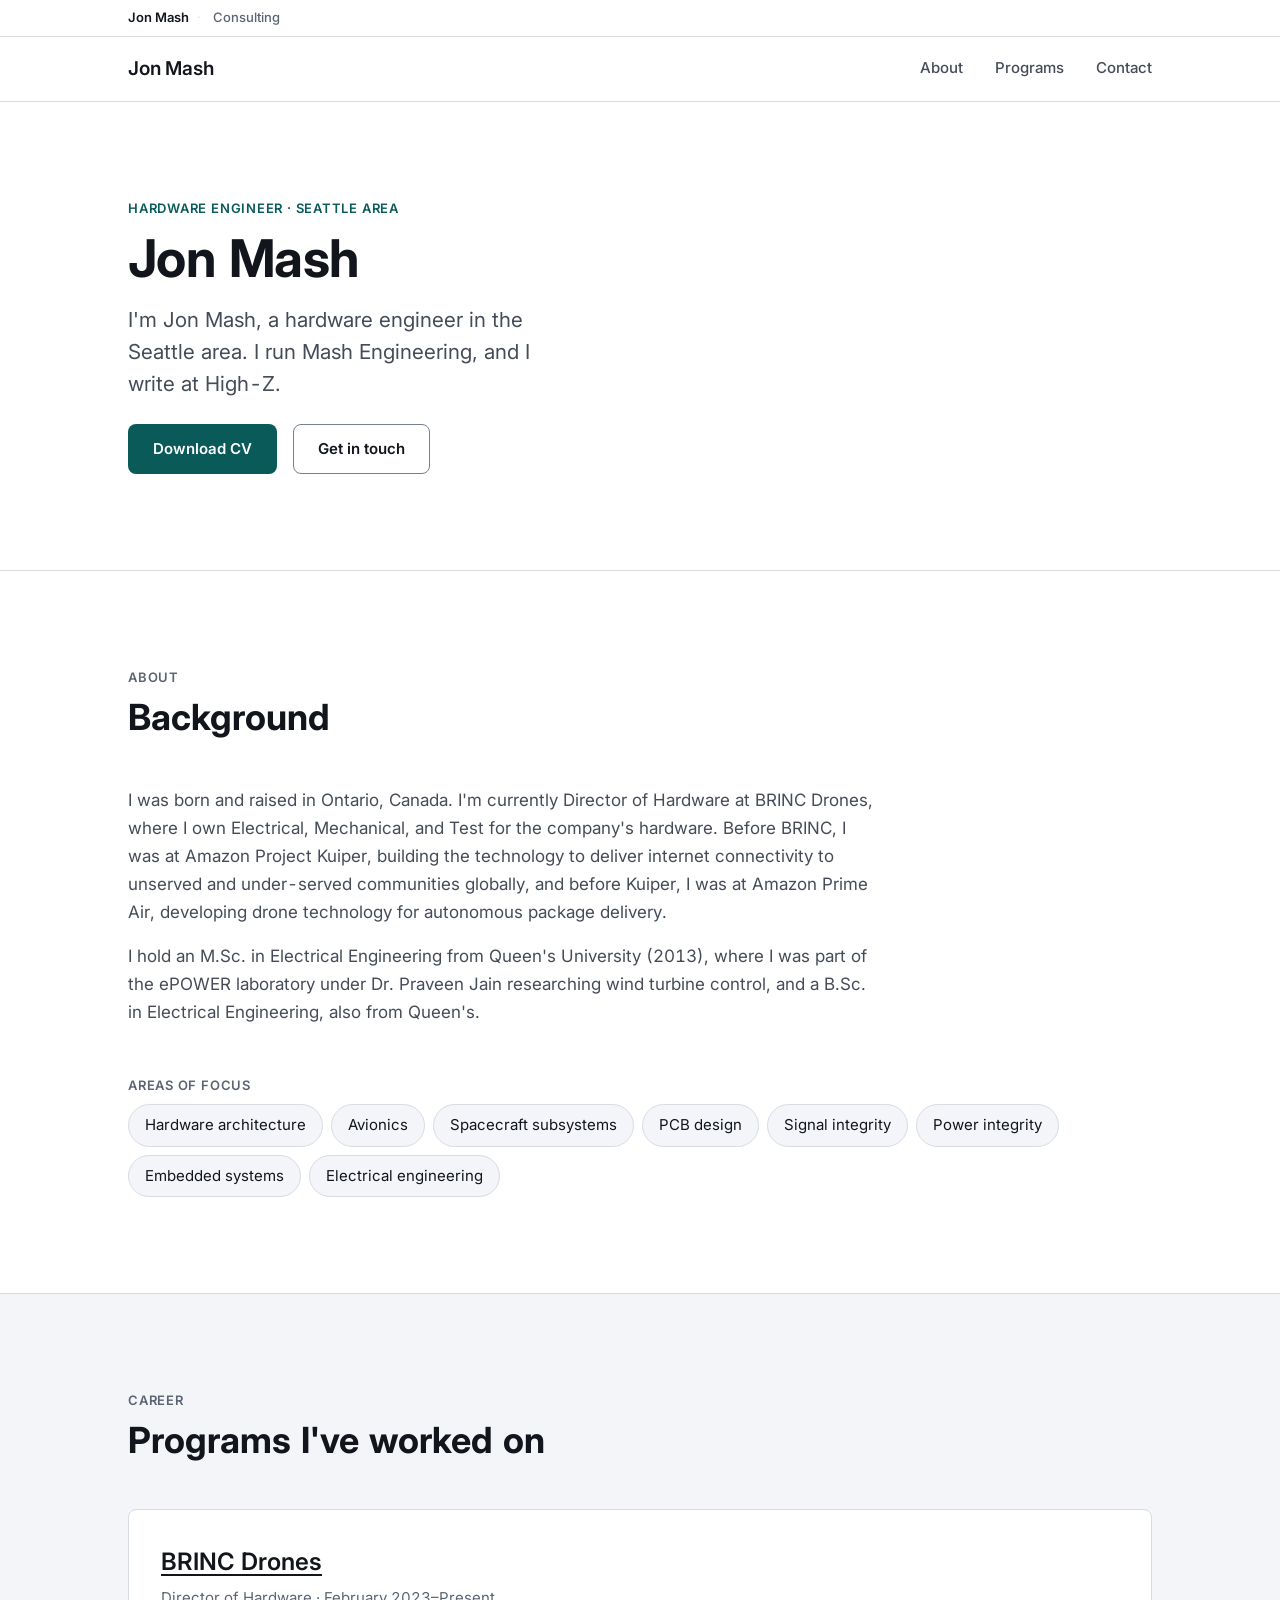
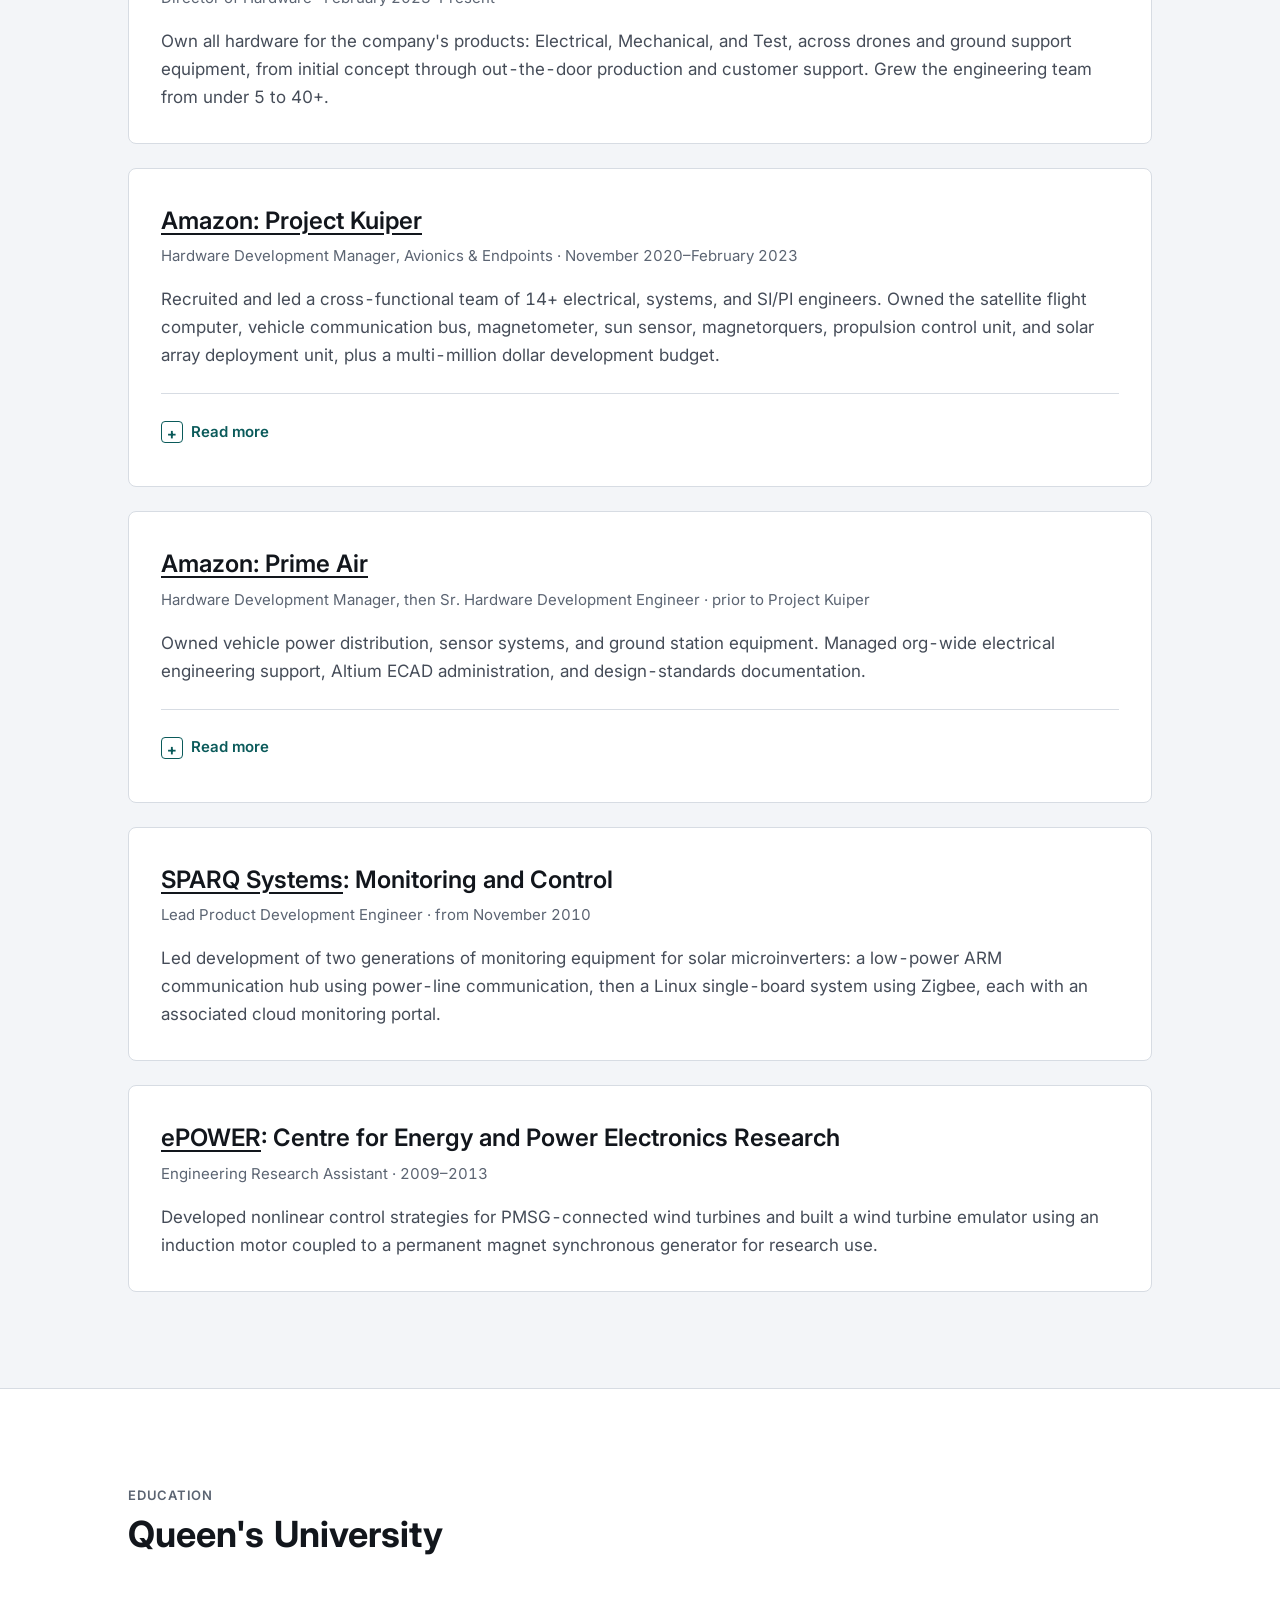
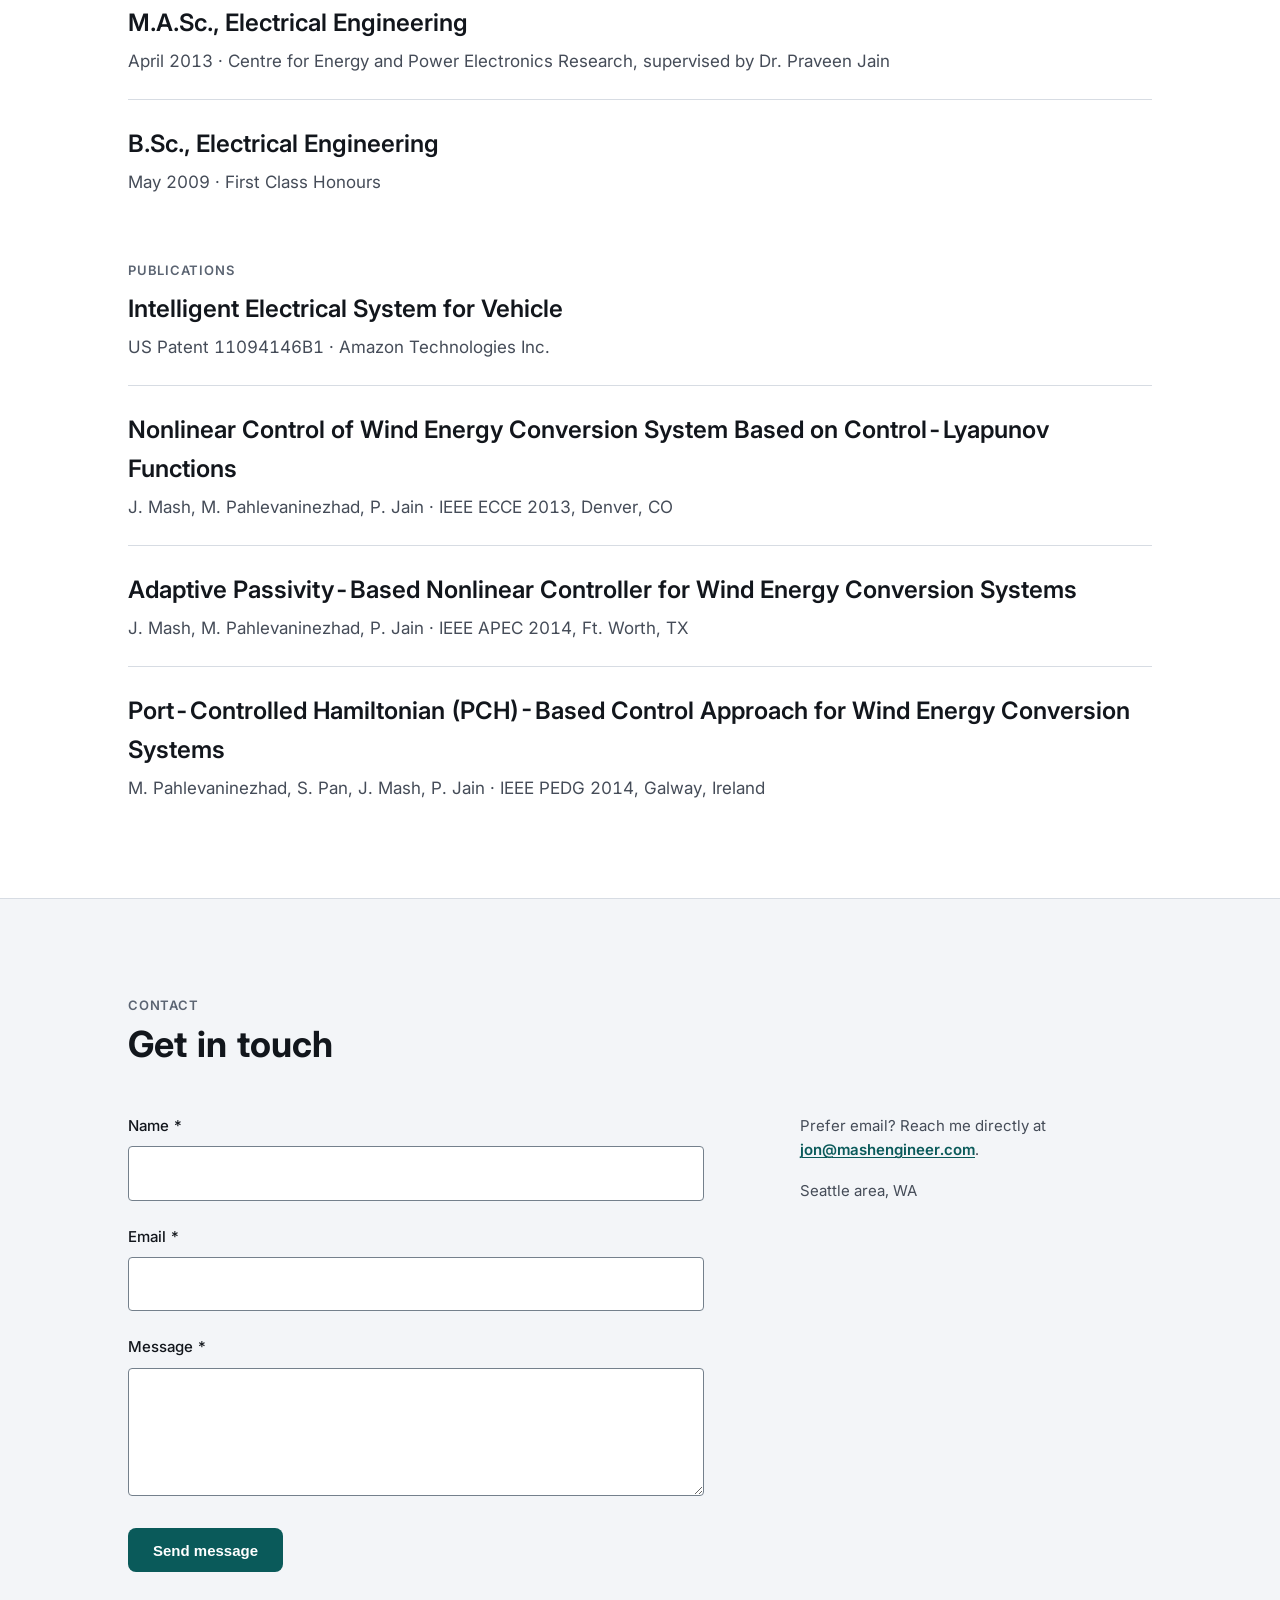
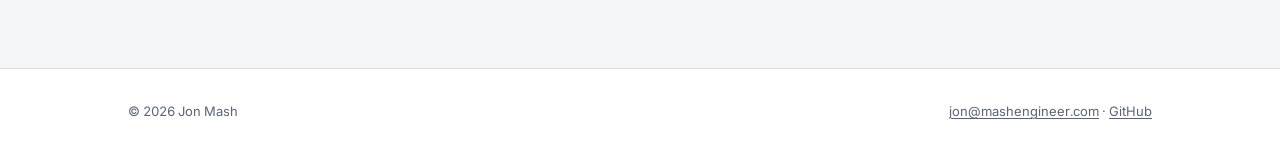
==== commit e6db1c24: "Add BRINC Drones, fix stale Kuiper dates, remove em dashes - Bio paragraph said 'I'm currently at Am" ====
--- a/index.html
+++ b/index.html
@@ -20,14 +20,14 @@
   <meta property="og:description" content="Hardware engineer in the Seattle area. Avionics and spacecraft subsystem ownership, hardware architecture, and technical program leadership." />
   <meta property="og:site_name" content="Jon Mash" />
   <meta property="og:locale" content="en_US" />
-  <!-- og:image intentionally omitted: no headshot/OG image asset exists yet (same gap as
-       the Person "image" field below). Add both together — see README §Open items. -->
+  <meta property="og:image" content="https://jonmash.com/assets/images/headshot.png" />
 
   <!-- Twitter -->
   <meta name="twitter:card" content="summary" />
   <meta name="twitter:url" content="https://jonmash.com/" />
   <meta name="twitter:title" content="Jon Mash | Hardware Engineer" />
   <meta name="twitter:description" content="Hardware engineer in the Seattle area. Avionics and spacecraft subsystem ownership, hardware architecture, and technical program leadership." />
+  <meta name="twitter:image" content="https://jonmash.com/assets/images/headshot.png" />
 
   <!-- Favicon (legacy asset carried over from the 2022 site; low-res — see README) -->
   <link rel="icon" type="image/png" href="/assets/favicon.png" />
@@ -75,9 +75,10 @@
     },
     "worksFor": {
       "@type": "Organization",
-      "name": "Amazon",
-      "url": "https://www.amazon.com/"
+      "name": "BRINC Drones",
+      "url": "https://www.brincdrones.com/"
     },
+    "image": "https://jonmash.com/assets/images/headshot.png",
     "address": {
       "@type": "PostalAddress",
       "addressLocality": "Mercer Island",
@@ -85,7 +86,8 @@
       "addressCountry": "US"
     },
     "sameAs": [
-      "https://github.com/jonmash"
+      "https://github.com/jonmash",
+      "https://www.linkedin.com/in/jonmash"
     ]
   }
   </script>
@@ -123,7 +125,7 @@
       <p class="hero__eyebrow">Hardware Engineer &middot; Seattle Area</p>
       <h1>Jon Mash</h1>
       <p class="hero__lede">
-        I&#39;m Jon Mash &mdash; a hardware engineer in the Seattle area. I run Mash Engineering,
+        I&#39;m Jon Mash, a hardware engineer in the Seattle area. I run Mash Engineering,
         and I write at High-Z.
       </p>
       <div class="hero__ctas">
@@ -139,10 +141,12 @@
           <h2>Background</h2>
         </div>
         <p class="prose">
-          I was born and raised in Ontario, Canada. I&#39;m currently at Amazon Project Kuiper,
-          building the technology to deliver internet connectivity to unserved and
-          under-served communities globally. Before Kuiper, I was at Amazon Prime Air,
-          developing drone technology for autonomous package delivery.
+          I was born and raised in Ontario, Canada. I&#39;m currently Director of Hardware at
+          BRINC Drones, where I own Electrical, Mechanical, and Test for the company&#39;s
+          hardware. Before BRINC, I was at Amazon Project Kuiper, building the technology to
+          deliver internet connectivity to unserved and under-served communities globally, and
+          before Kuiper, I was at Amazon Prime Air, developing drone technology for autonomous
+          package delivery.
         </p>
         <p class="prose">
           I hold an M.Sc. in Electrical Engineering from Queen&#39;s University (2013), where I
@@ -174,14 +178,27 @@
 
           <article class="program-card">
             <h3 class="program-card__name">
-              <a href="https://www.aboutamazon.com/news/tag/project-kuiper">Amazon &mdash; Project Kuiper</a>
-            </h3>
-            <p class="program-card__role">Hardware Development Manager, Avionics &amp; Endpoints &middot; November 2020&ndash;Present</p>
-            <p class="program-card__scope">
-              Recruited and lead a cross-functional team of 14+ electrical, systems, and
-              SI/PI engineers. Own the satellite flight computer, vehicle communication bus,
+              <a href="https://www.brincdrones.com/">BRINC Drones</a>
+            </h3>
+            <p class="program-card__role">Director of Hardware &middot; February 2023&ndash;Present</p>
+            <p class="program-card__scope">
+              Own all hardware for the company&#39;s products: Electrical, Mechanical, and Test,
+              across drones and ground support equipment, from initial concept through
+              out-the-door production and customer support. Grew the engineering team from
+              under 5 to 40+.
+            </p>
+          </article>
+
+          <article class="program-card">
+            <h3 class="program-card__name">
+              <a href="https://www.aboutamazon.com/news/tag/project-kuiper">Amazon: Project Kuiper</a>
+            </h3>
+            <p class="program-card__role">Hardware Development Manager, Avionics &amp; Endpoints &middot; November 2020&ndash;February 2023</p>
+            <p class="program-card__scope">
+              Recruited and led a cross-functional team of 14+ electrical, systems, and
+              SI/PI engineers. Owned the satellite flight computer, vehicle communication bus,
               magnetometer, sun sensor, magnetorquers, propulsion control unit, and solar
-              array deployment unit; own a multi-million dollar development budget.
+              array deployment unit, plus a multi-million dollar development budget.
             </p>
             <details>
               <summary>Read more</summary>
@@ -195,7 +212,7 @@
 
           <article class="program-card">
             <h3 class="program-card__name">
-              <a href="https://www.aboutamazon.com/news/tag/prime-air">Amazon &mdash; Prime Air</a>
+              <a href="https://www.aboutamazon.com/news/tag/prime-air">Amazon: Prime Air</a>
             </h3>
             <p class="program-card__role">Hardware Development Manager, then Sr. Hardware Development Engineer &middot; prior to Project Kuiper</p>
             <p class="program-card__scope">
@@ -215,7 +232,7 @@
 
           <article class="program-card">
             <h3 class="program-card__name">
-              <a href="http://sparqsys.com/">SPARQ Systems</a> &mdash; Monitoring and Control
+              <a href="http://sparqsys.com/">SPARQ Systems</a>: Monitoring and Control
             </h3>
             <p class="program-card__role">Lead Product Development Engineer &middot; from November 2010</p>
             <p class="program-card__scope">
@@ -228,7 +245,7 @@
 
           <article class="program-card">
             <h3 class="program-card__name">
-              <a href="https://www.queensu.ca/">ePOWER</a> &mdash; Centre for Energy and Power Electronics Research
+              <a href="https://www.queensu.ca/">ePOWER</a>: Centre for Energy and Power Electronics Research
             </h3>
             <p class="program-card__role">Engineering Research Assistant &middot; 2009&ndash;2013</p>
             <p class="program-card__scope">
@@ -298,7 +315,7 @@
             <div class="form-banner form-banner--success" id="contact-success" role="status" hidden>
               <div>
                 <h3>Message sent</h3>
-                <p>Thanks &mdash; I&#39;ll get back to you soon.</p>
+                <p>Thanks, I&#39;ll get back to you soon.</p>
                 <button type="button" class="btn btn-secondary" id="contact-send-another">Send another message</button>
               </div>
             </div>
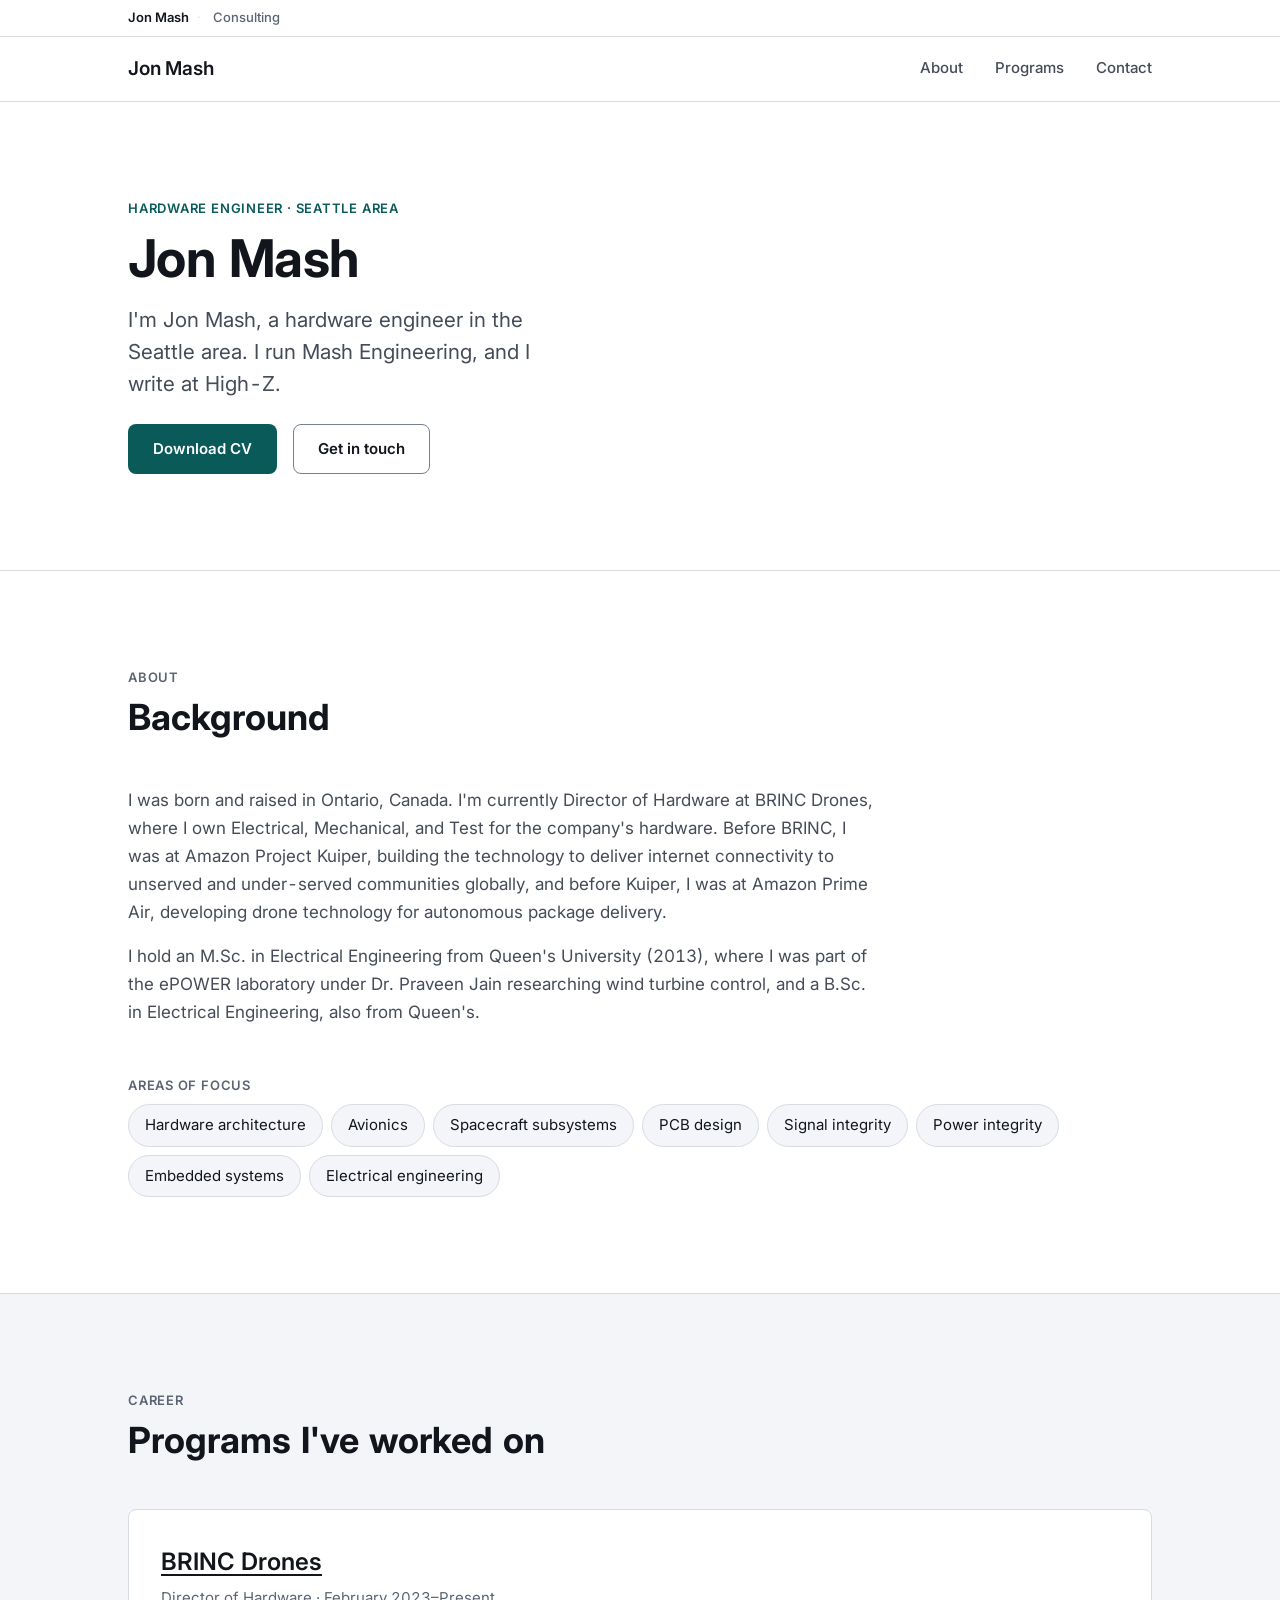
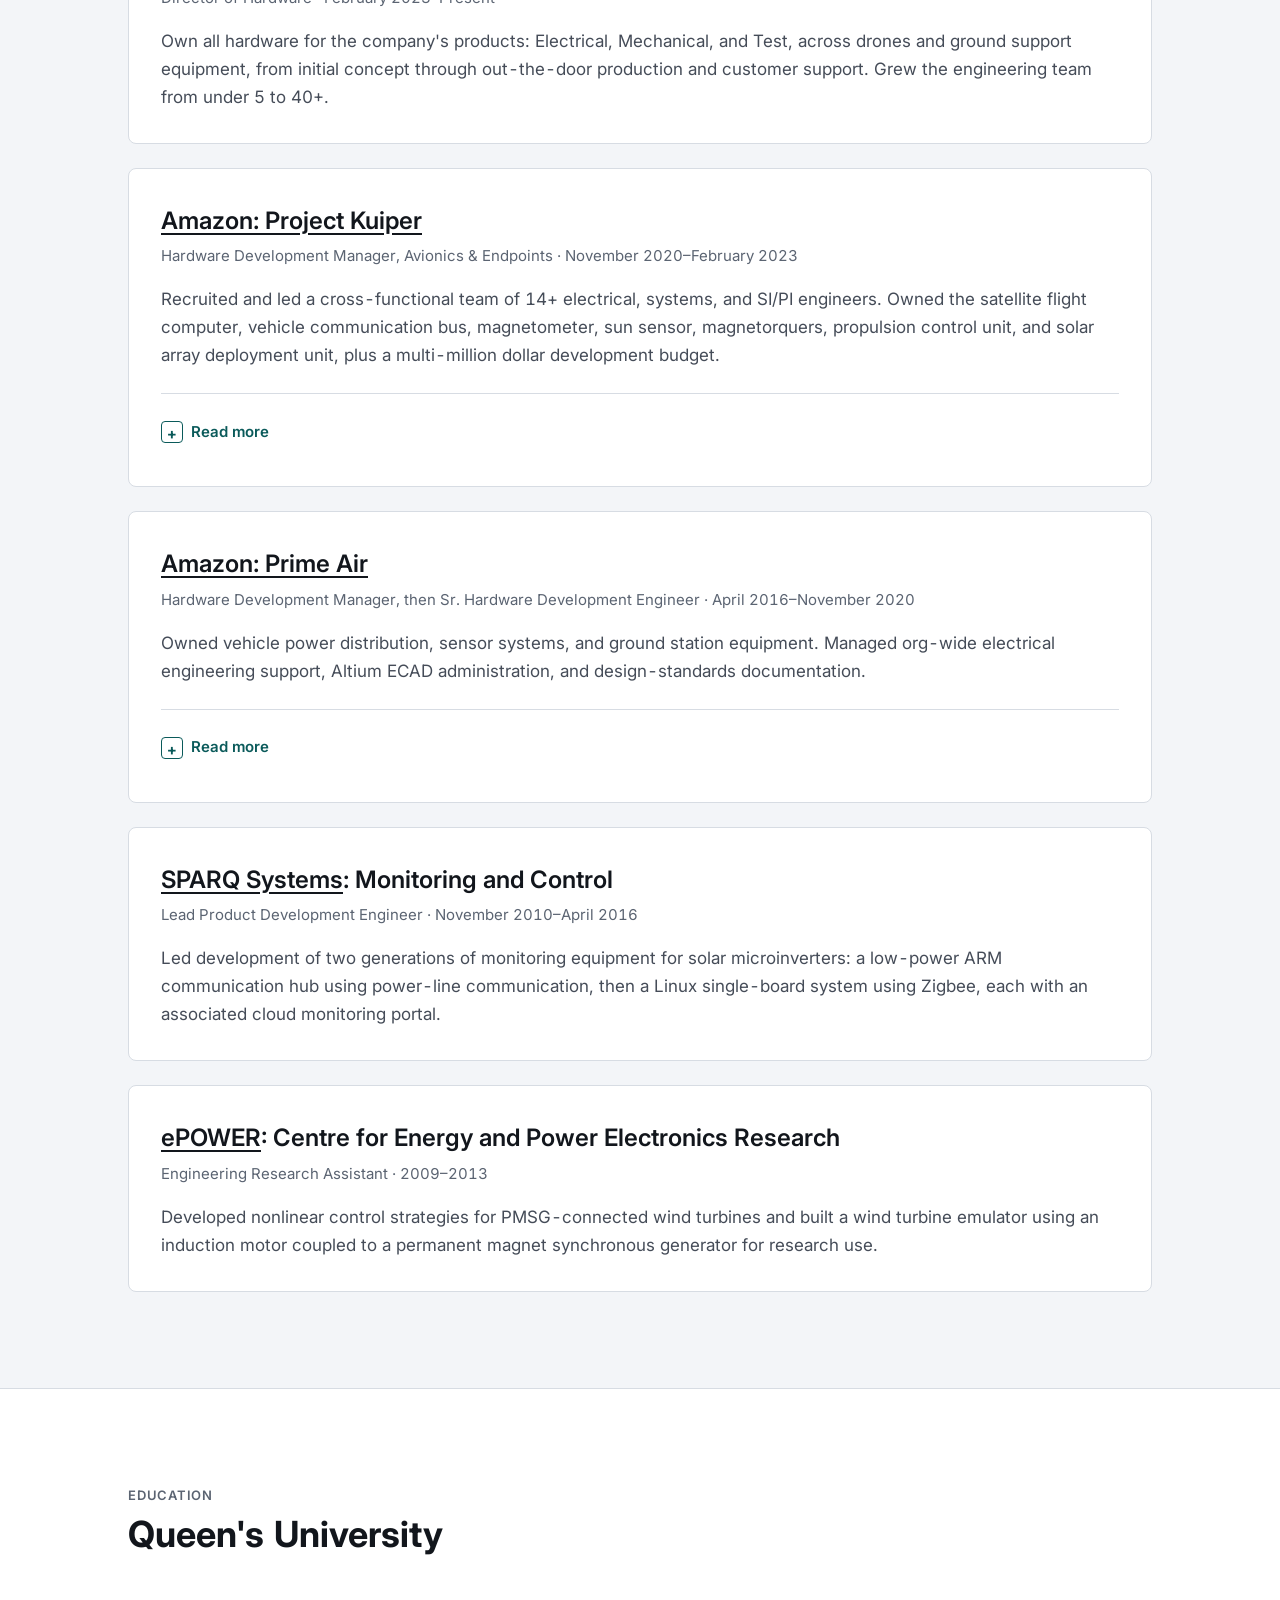
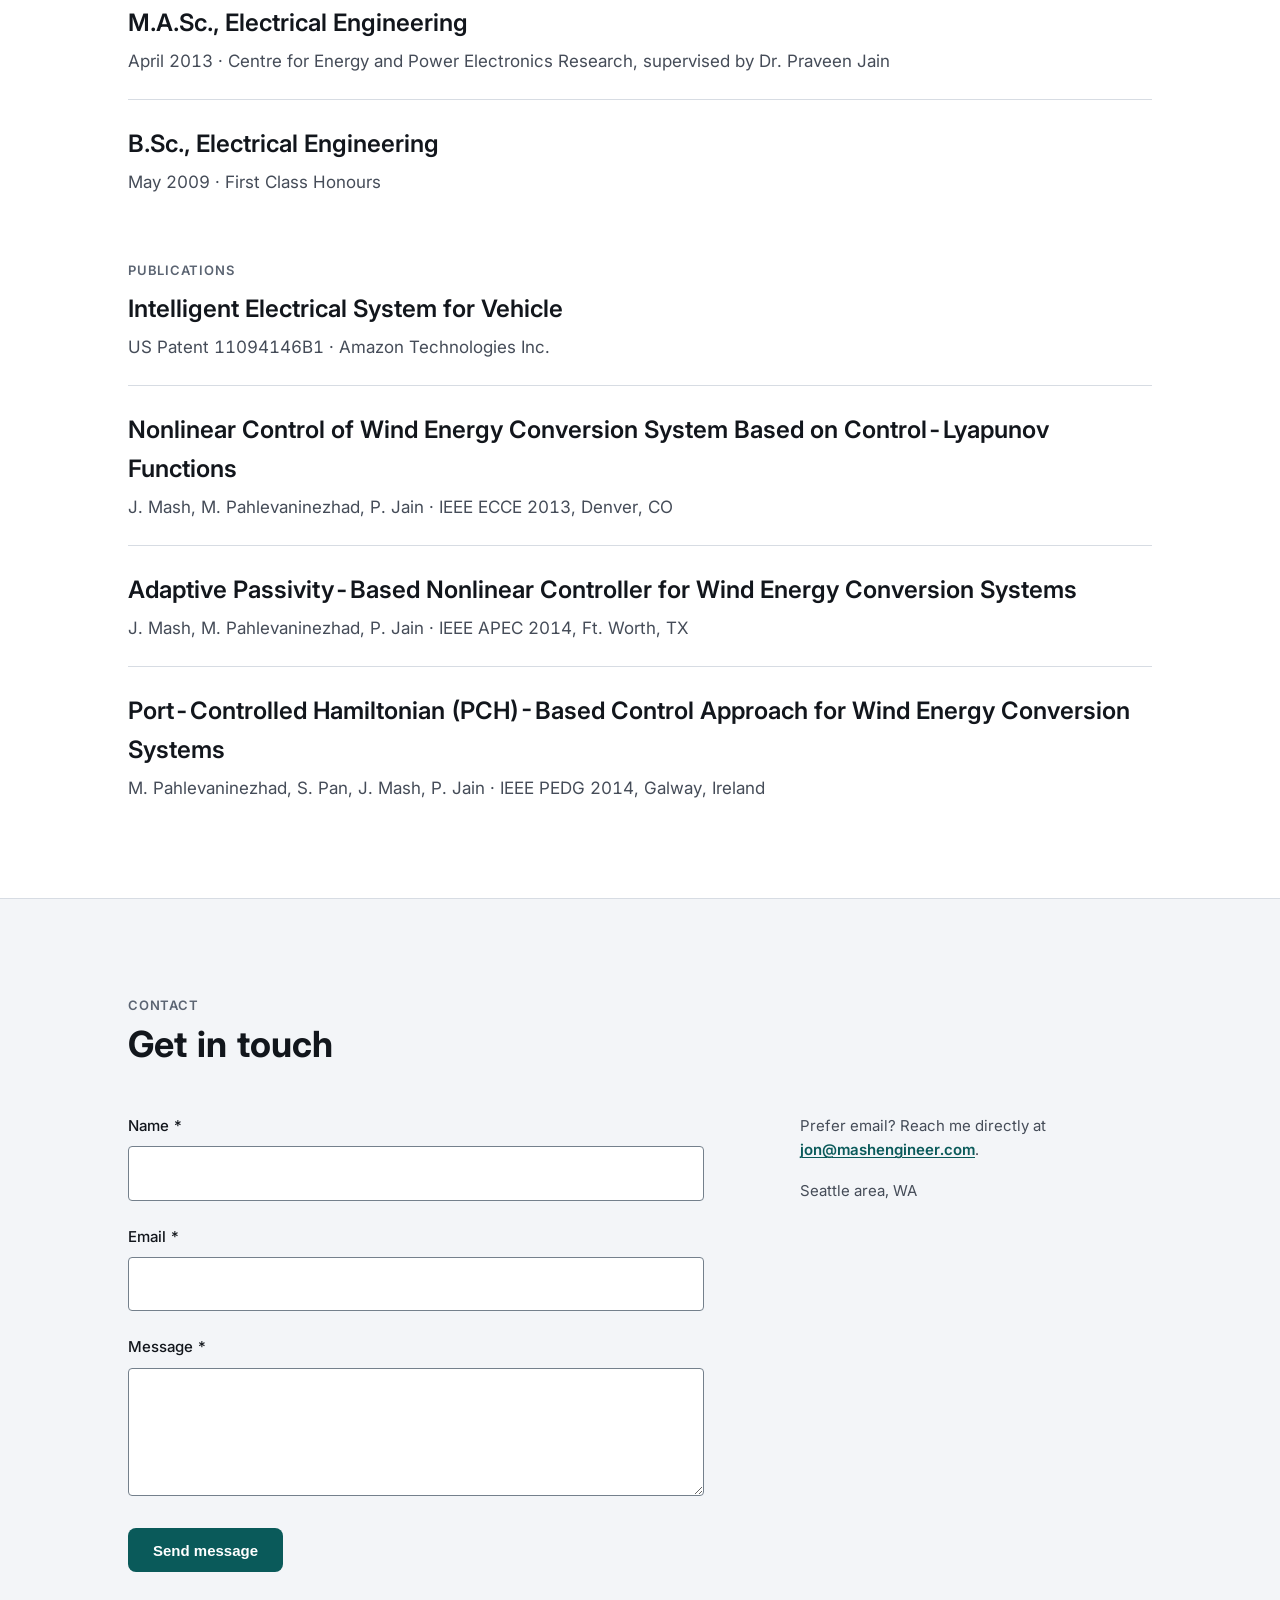
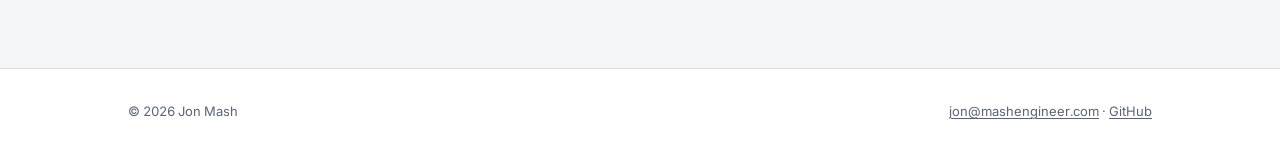
==== commit 6479e404: "Fix SPARQ/Prime Air dates: Prime Air transition was April 2016 Jon confirmed the SPARQ-to-Prime Air " ====
--- a/index.html
+++ b/index.html
@@ -214,7 +214,7 @@
             <h3 class="program-card__name">
               <a href="https://www.aboutamazon.com/news/tag/prime-air">Amazon: Prime Air</a>
             </h3>
-            <p class="program-card__role">Hardware Development Manager, then Sr. Hardware Development Engineer &middot; prior to Project Kuiper</p>
+            <p class="program-card__role">Hardware Development Manager, then Sr. Hardware Development Engineer &middot; April 2016&ndash;November 2020</p>
             <p class="program-card__scope">
               Owned vehicle power distribution, sensor systems, and ground station
               equipment. Managed org-wide electrical engineering support, Altium ECAD
@@ -234,7 +234,7 @@
             <h3 class="program-card__name">
               <a href="http://sparqsys.com/">SPARQ Systems</a>: Monitoring and Control
             </h3>
-            <p class="program-card__role">Lead Product Development Engineer &middot; from November 2010</p>
+            <p class="program-card__role">Lead Product Development Engineer &middot; November 2010&ndash;April 2016</p>
             <p class="program-card__scope">
               Led development of two generations of monitoring equipment for solar
               microinverters: a low-power ARM communication hub using power-line
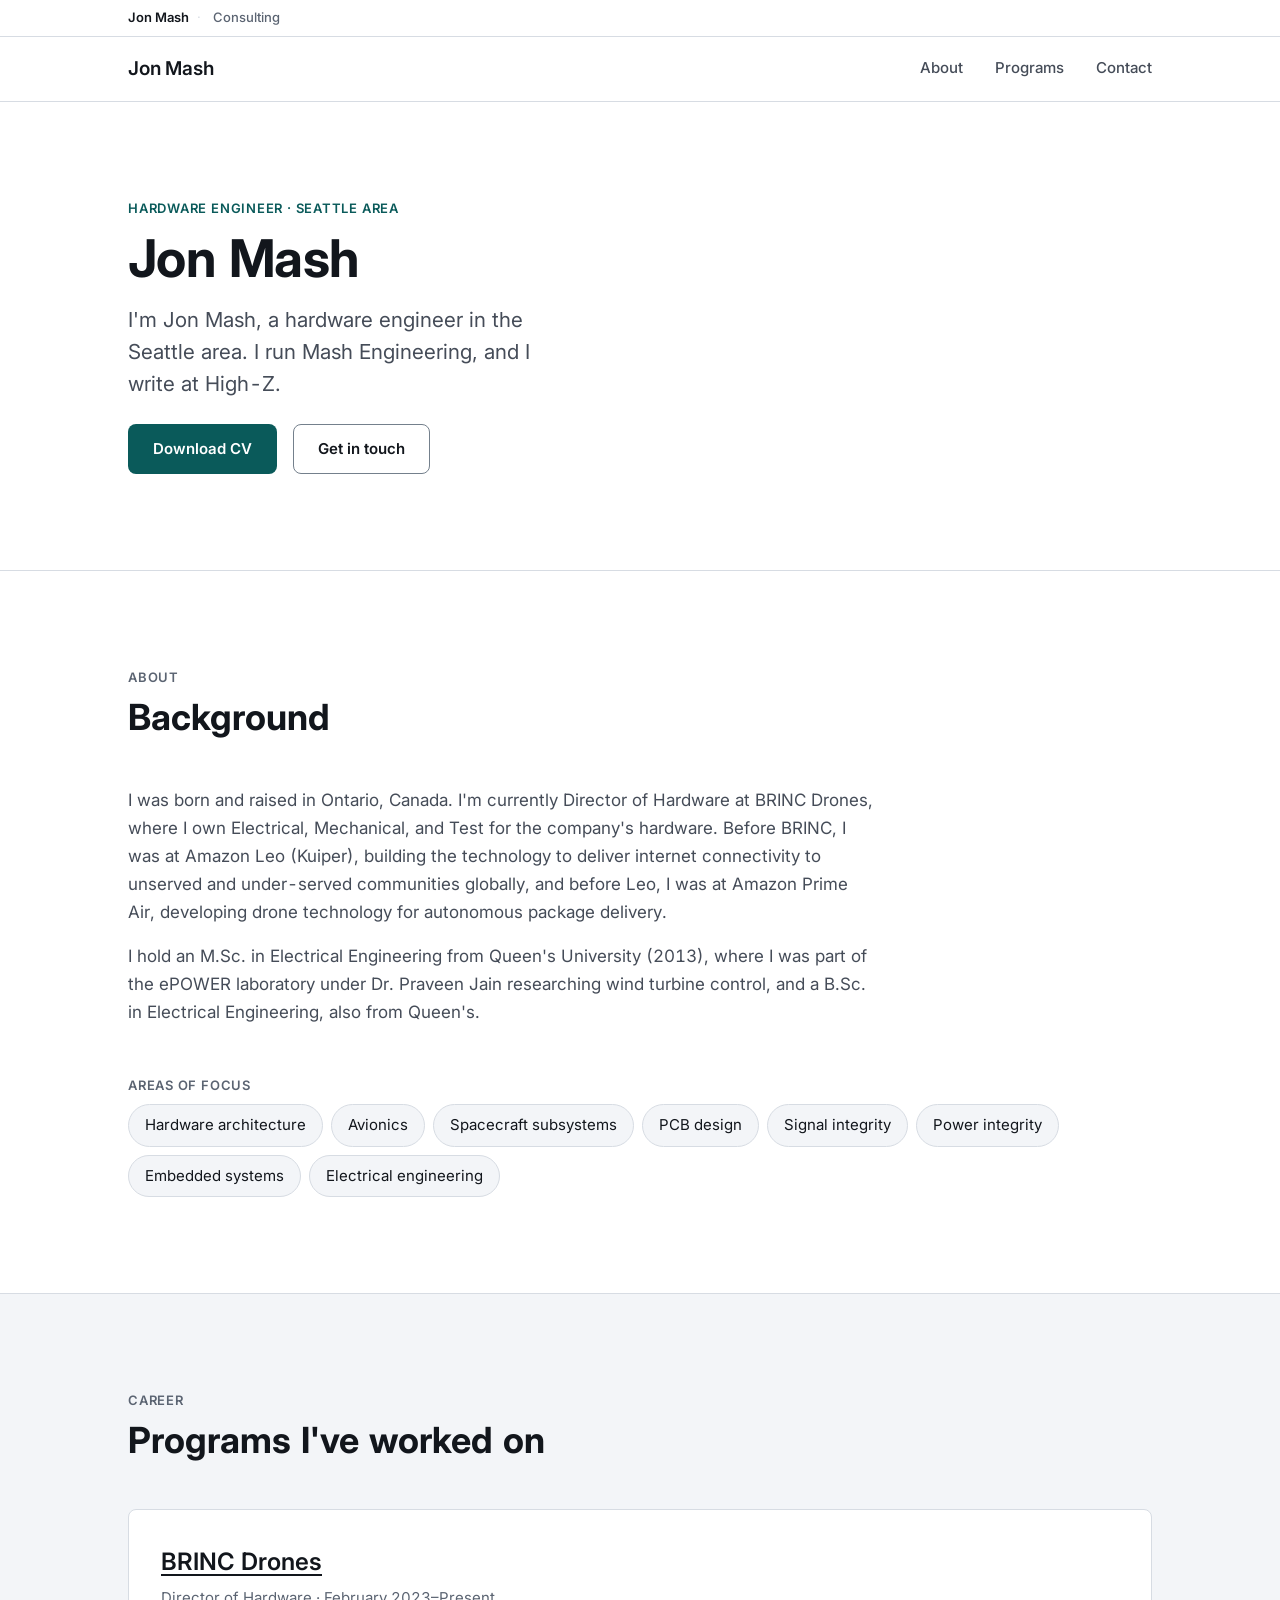
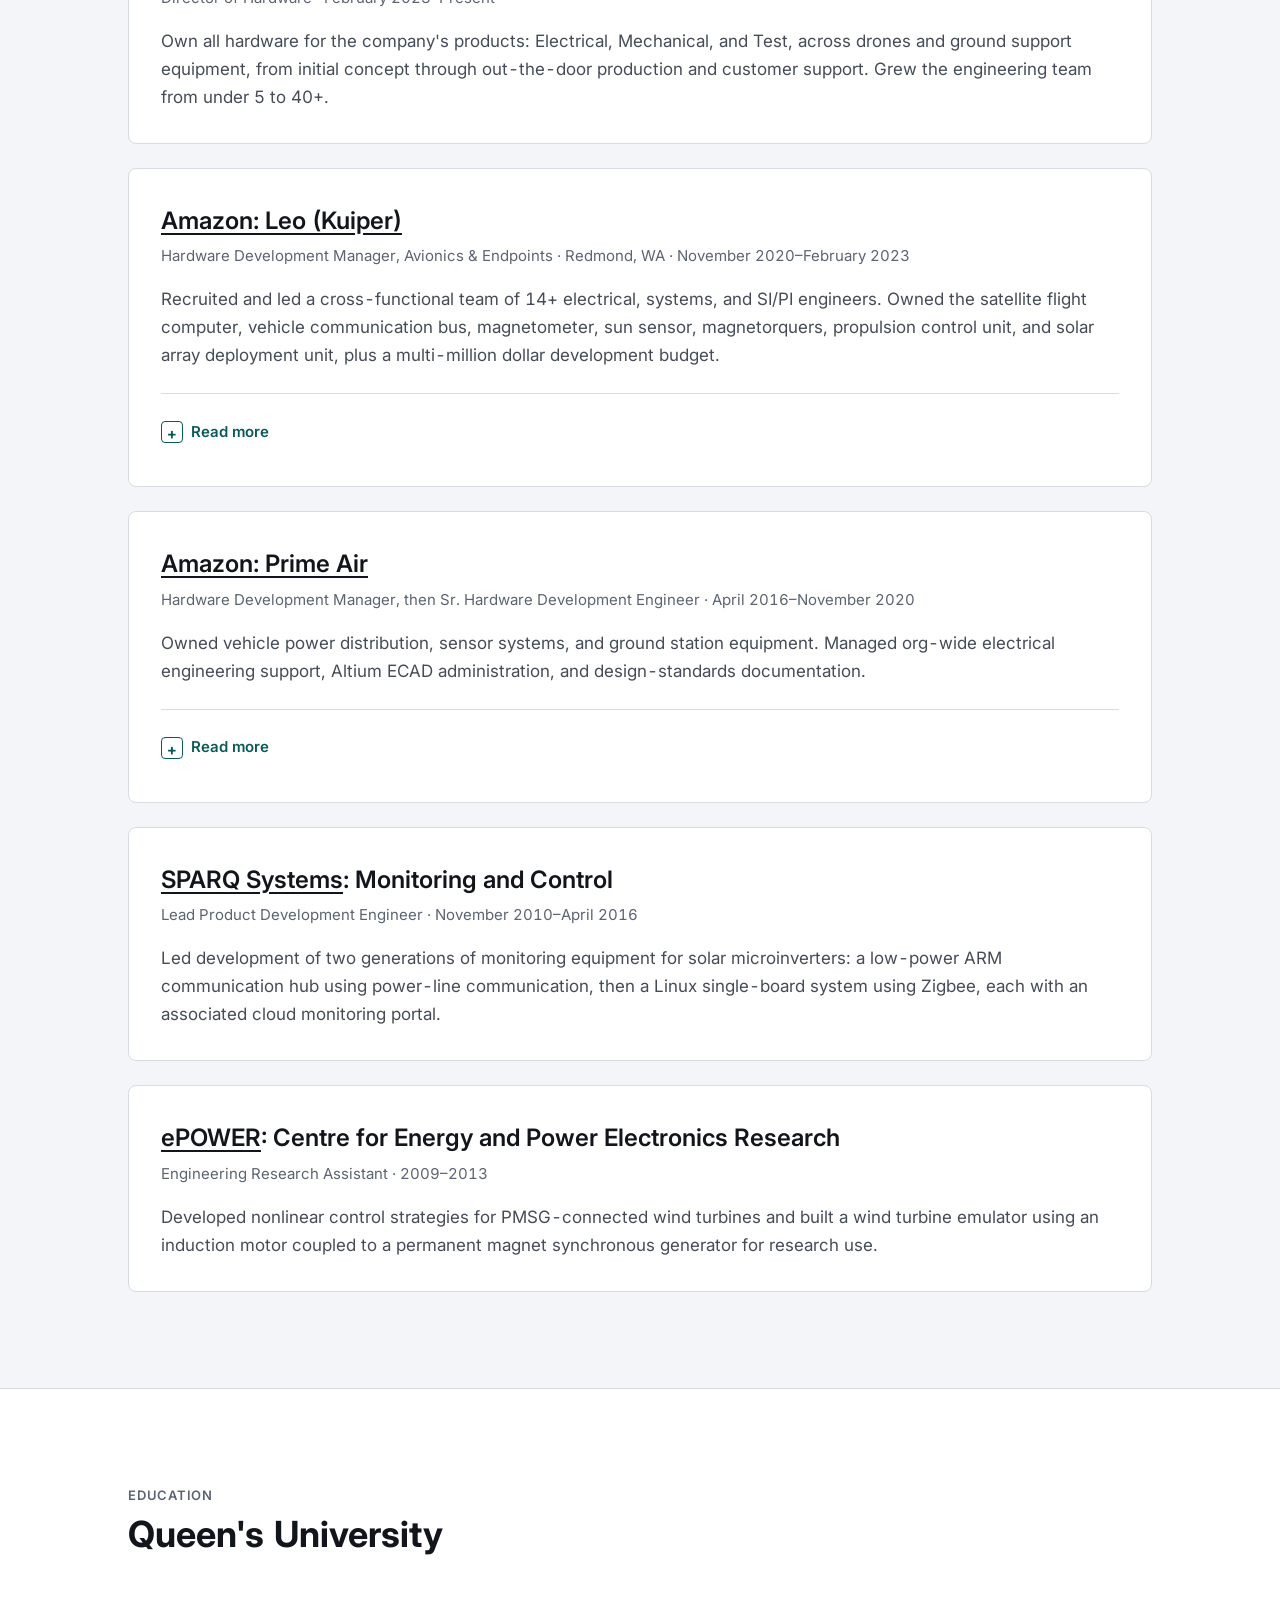
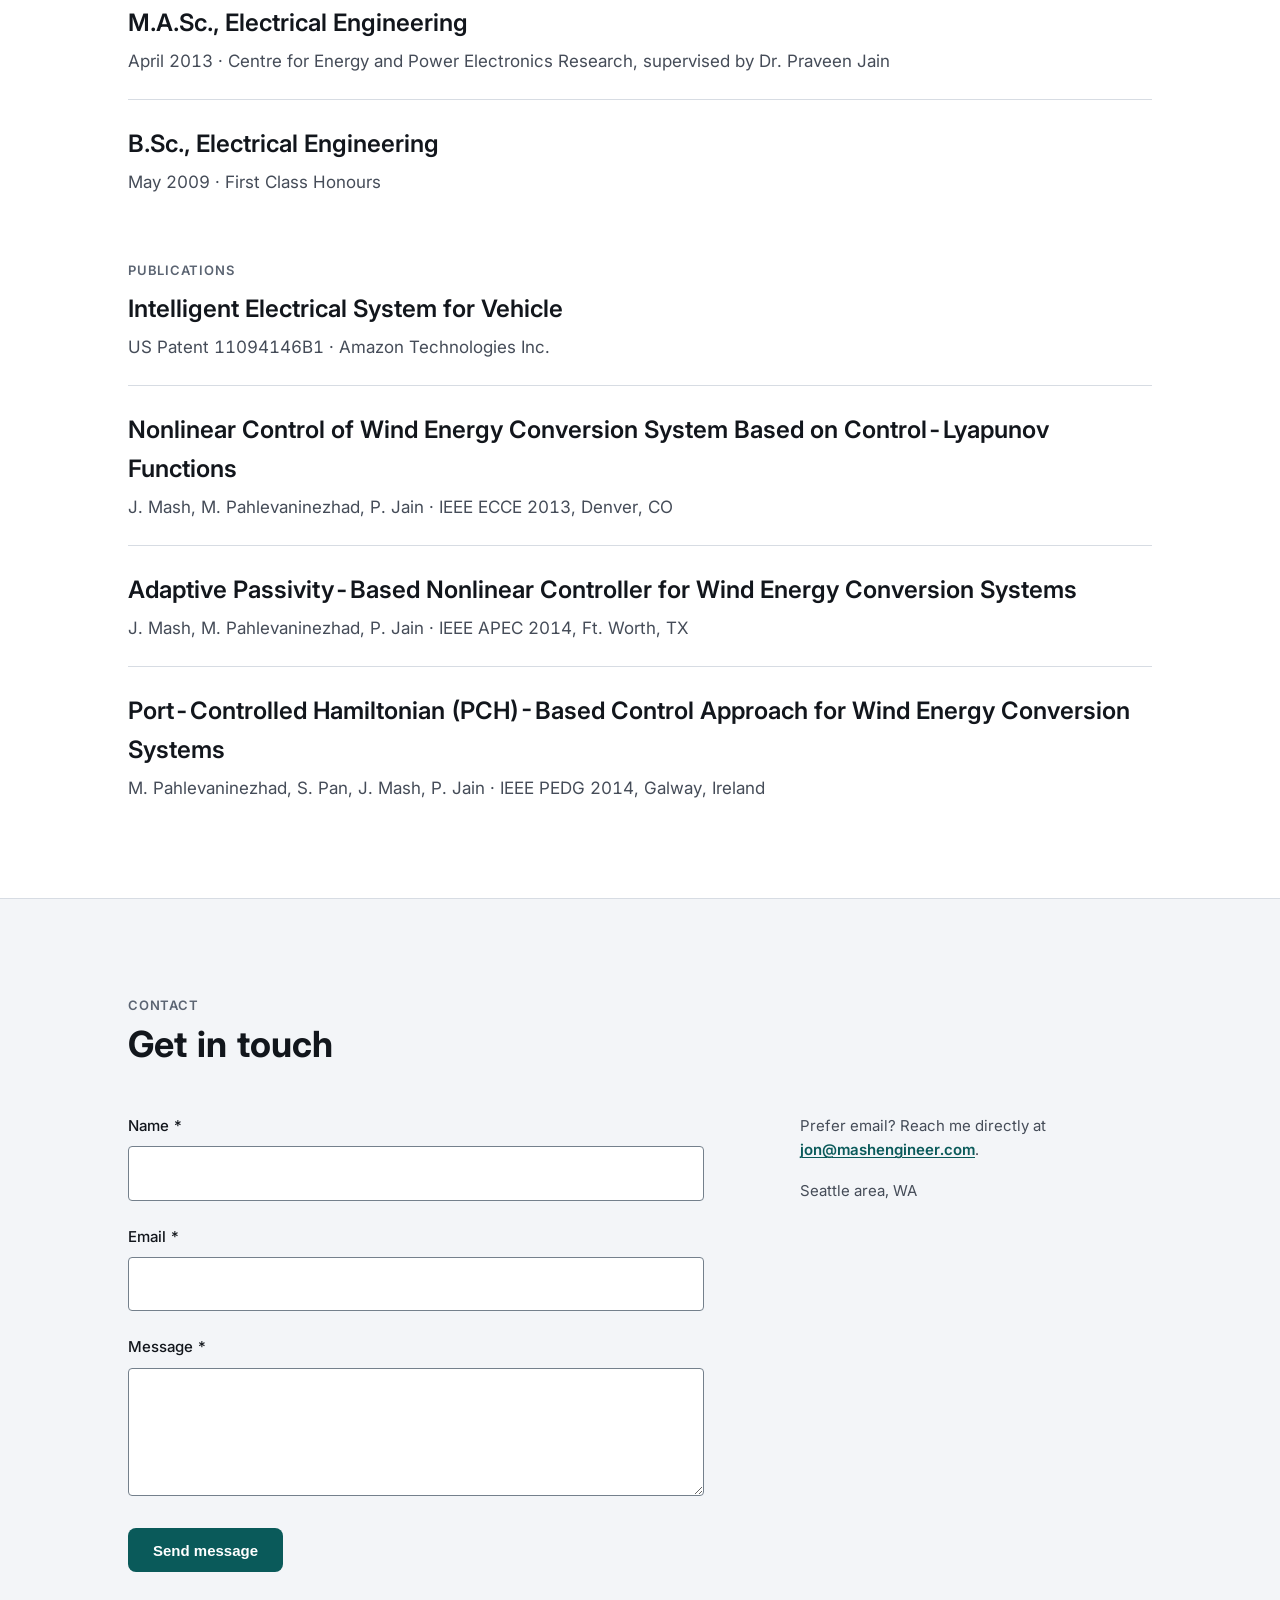
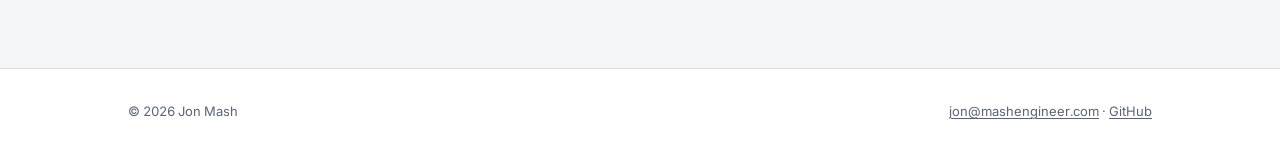
==== commit b5b1cf88: "Rename Amazon Project Kuiper to Amazon Leo (Kuiper); fix location to Redmond, WA Amazon rebranded Pr" ====
--- a/index.html
+++ b/index.html
@@ -143,9 +143,9 @@
         <p class="prose">
           I was born and raised in Ontario, Canada. I&#39;m currently Director of Hardware at
           BRINC Drones, where I own Electrical, Mechanical, and Test for the company&#39;s
-          hardware. Before BRINC, I was at Amazon Project Kuiper, building the technology to
+          hardware. Before BRINC, I was at Amazon Leo (Kuiper), building the technology to
           deliver internet connectivity to unserved and under-served communities globally, and
-          before Kuiper, I was at Amazon Prime Air, developing drone technology for autonomous
+          before Leo, I was at Amazon Prime Air, developing drone technology for autonomous
           package delivery.
         </p>
         <p class="prose">
@@ -191,9 +191,9 @@
 
           <article class="program-card">
             <h3 class="program-card__name">
-              <a href="https://www.aboutamazon.com/news/tag/project-kuiper">Amazon: Project Kuiper</a>
-            </h3>
-            <p class="program-card__role">Hardware Development Manager, Avionics &amp; Endpoints &middot; November 2020&ndash;February 2023</p>
+              <a href="https://www.aboutamazon.com/news/tag/amazon-leo">Amazon: Leo (Kuiper)</a>
+            </h3>
+            <p class="program-card__role">Hardware Development Manager, Avionics &amp; Endpoints &middot; Redmond, WA &middot; November 2020&ndash;February 2023</p>
             <p class="program-card__scope">
               Recruited and led a cross-functional team of 14+ electrical, systems, and
               SI/PI engineers. Owned the satellite flight computer, vehicle communication bus,
@@ -326,7 +326,7 @@
               upgrades it to the inline success/error banners above.
             -->
             <form id="contact-form" method="POST" action="https://api.web3forms.com/submit">
-              <input type="hidden" name="access_key" value="a9c2252a-3838-4c21-92d3-a7bfb749cbff" />
+              <input type="hidden" name="access_key" value="120f8030-c3c7-4d04-89c1-c1b0b35112e0" />
               <input type="hidden" name="subject" value="[jonmash.com] New contact form message" />
               <input type="checkbox" name="botcheck" class="botcheck" tabindex="-1" />
 
@@ -372,7 +372,7 @@
     </div>
   </footer>
 
-  <script src="https://js.hcaptcha.com/1/api.js" async defer></script>
+  <script src="https://js.hcaptcha.com/1/api.js?recaptchacompat=off" async defer></script>
   <script src="/assets/scripts/contact.js"></script>
 </body>
 </html>
